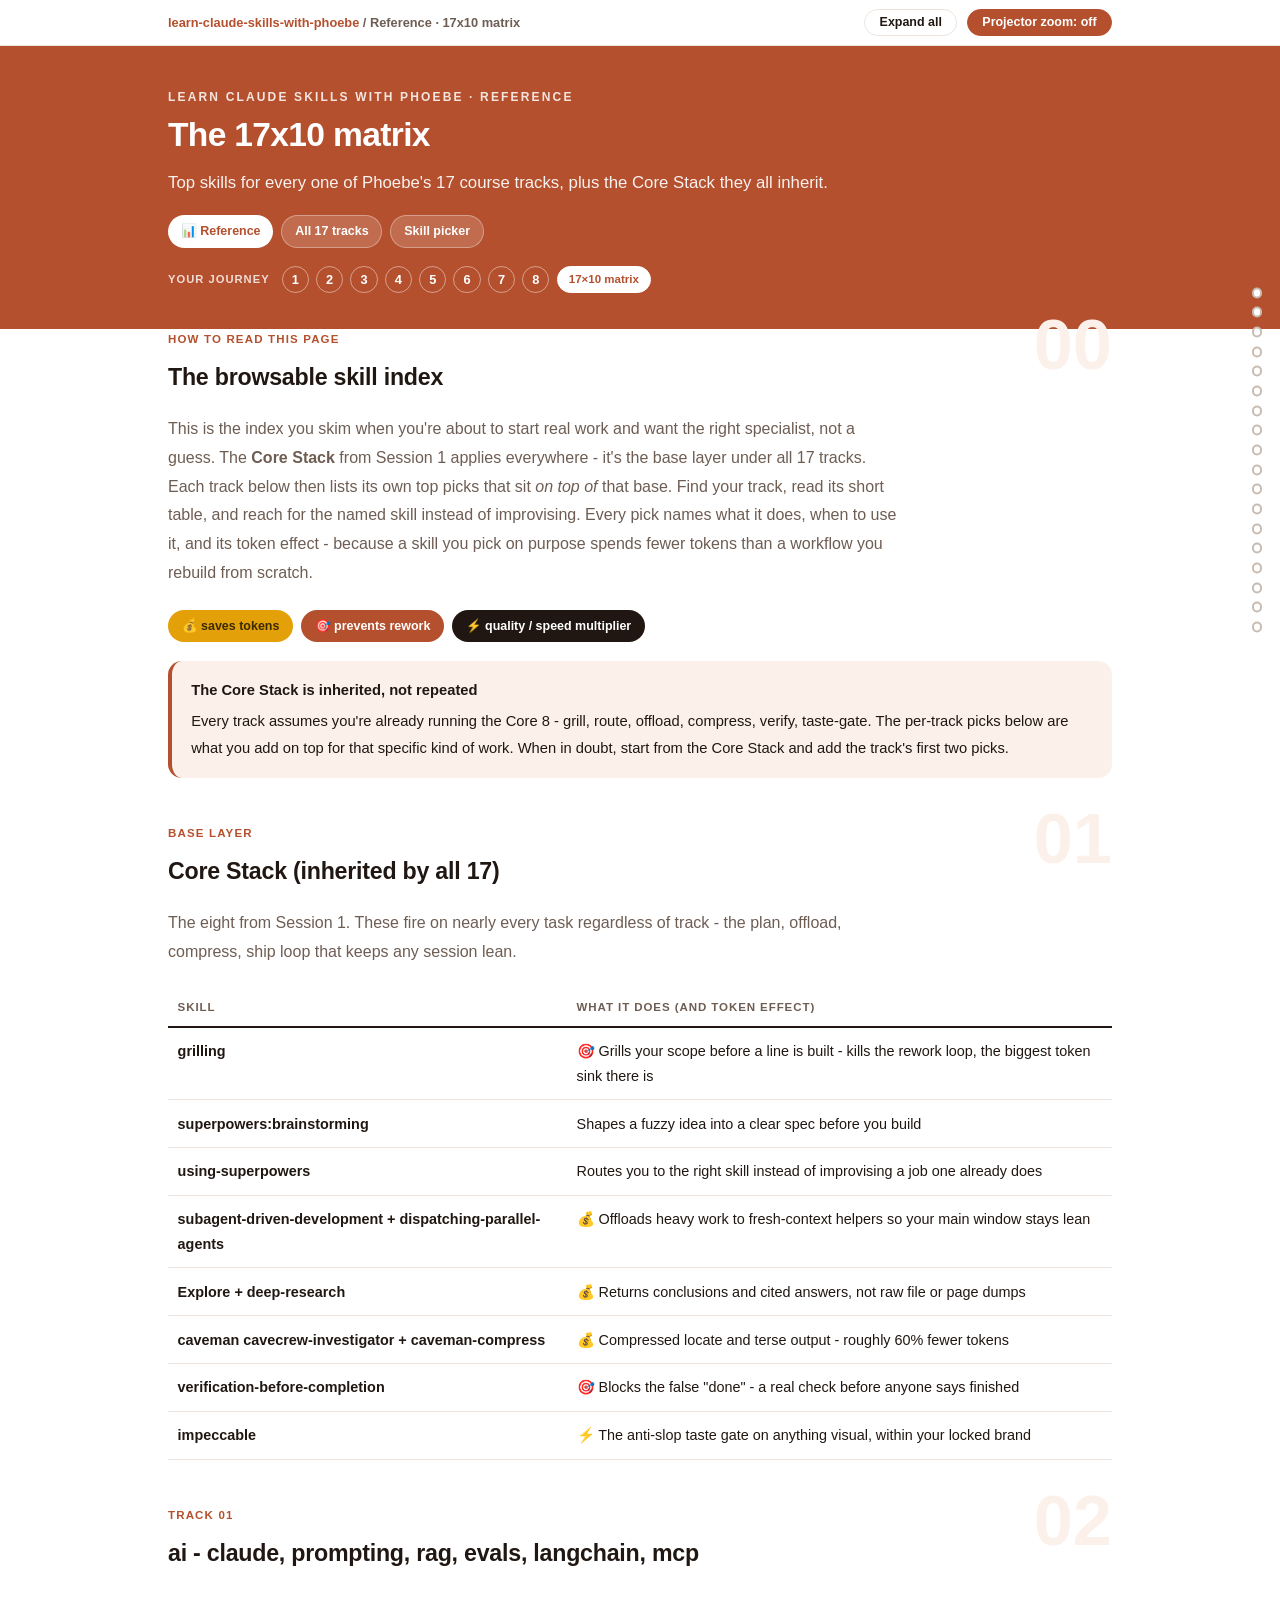
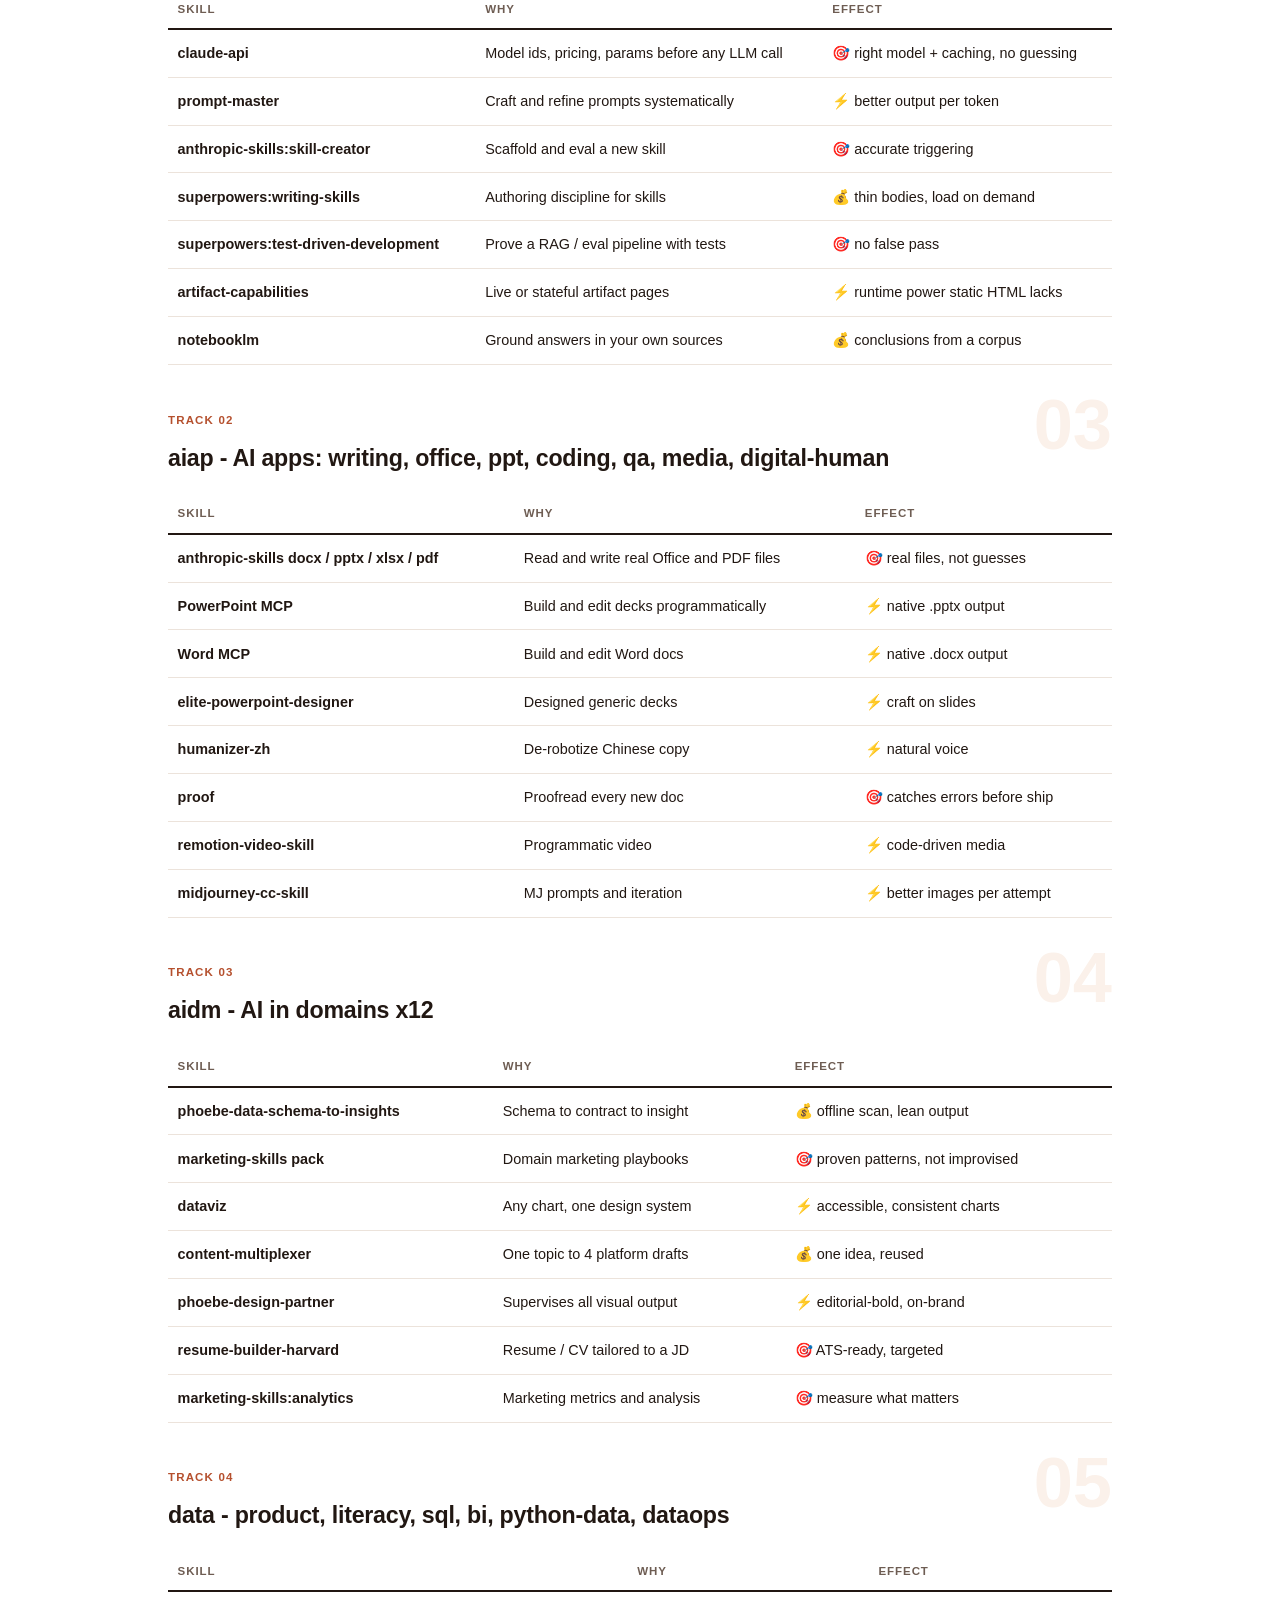
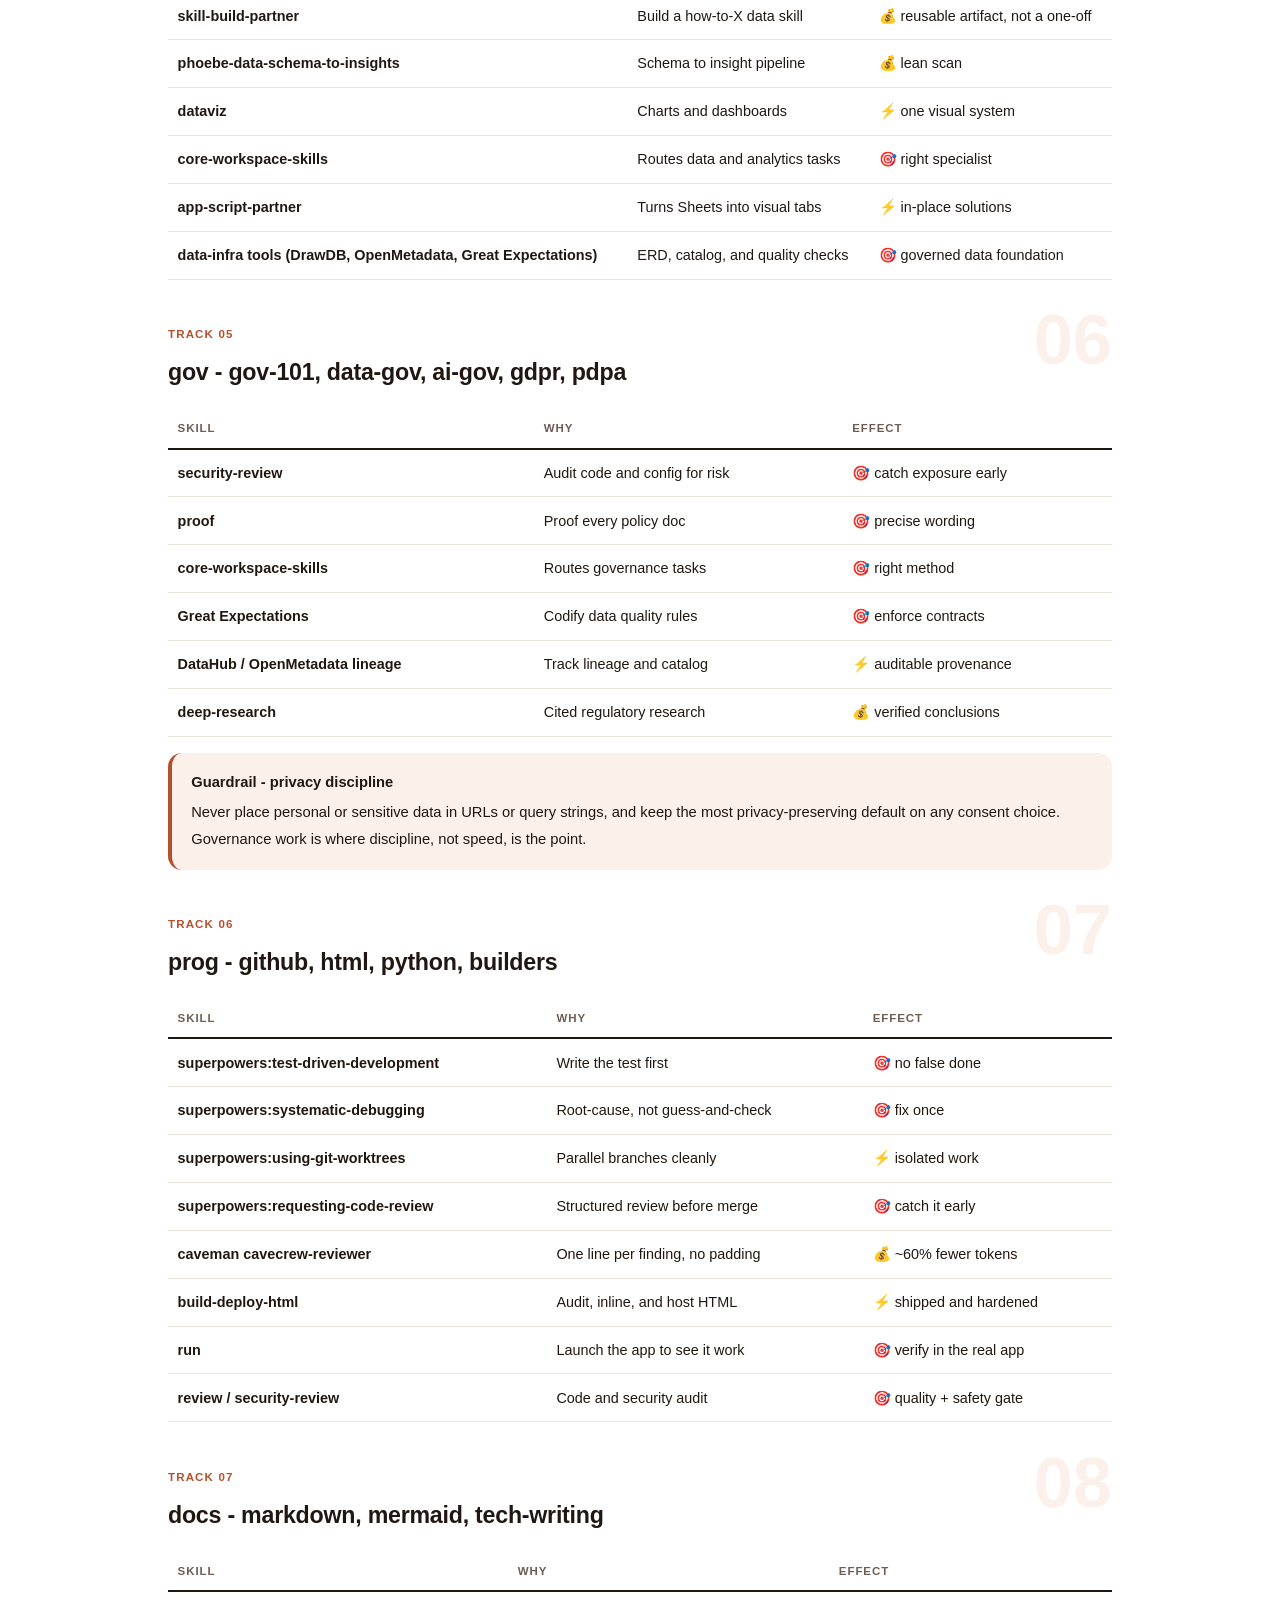
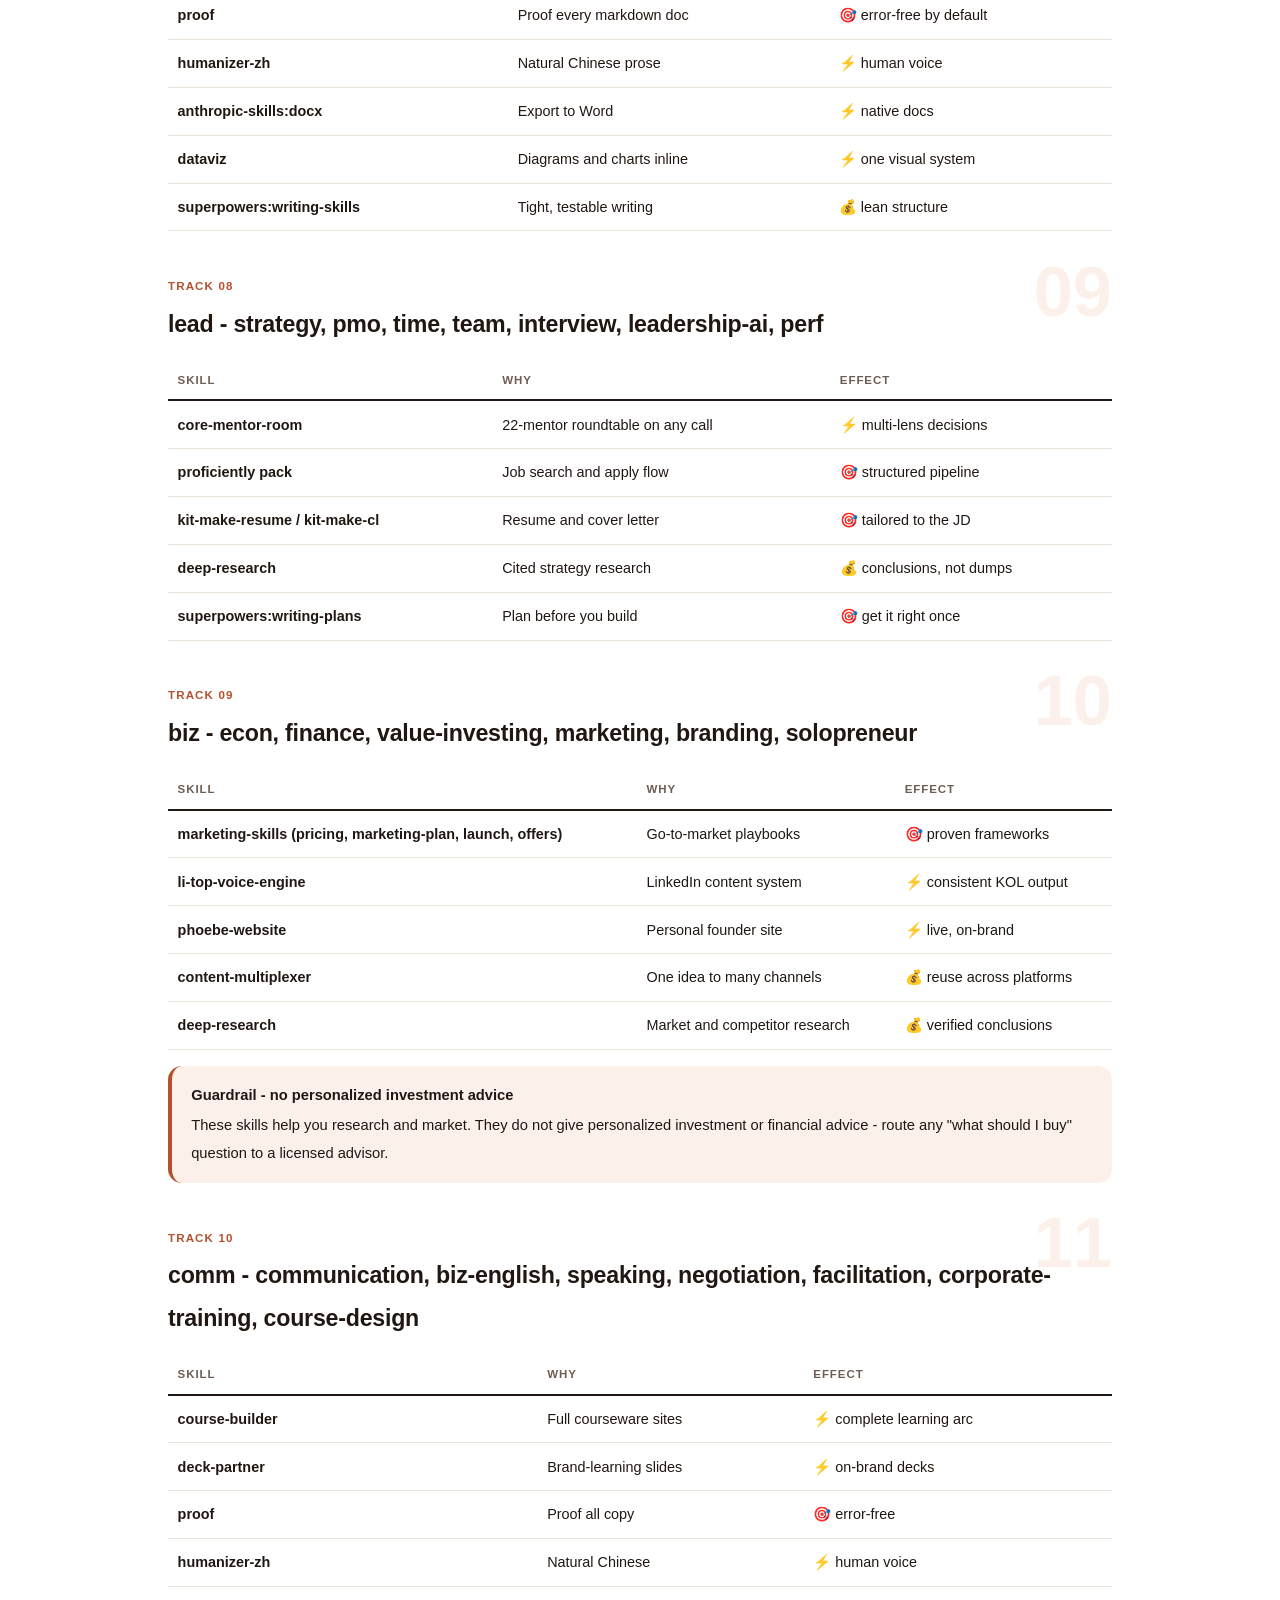
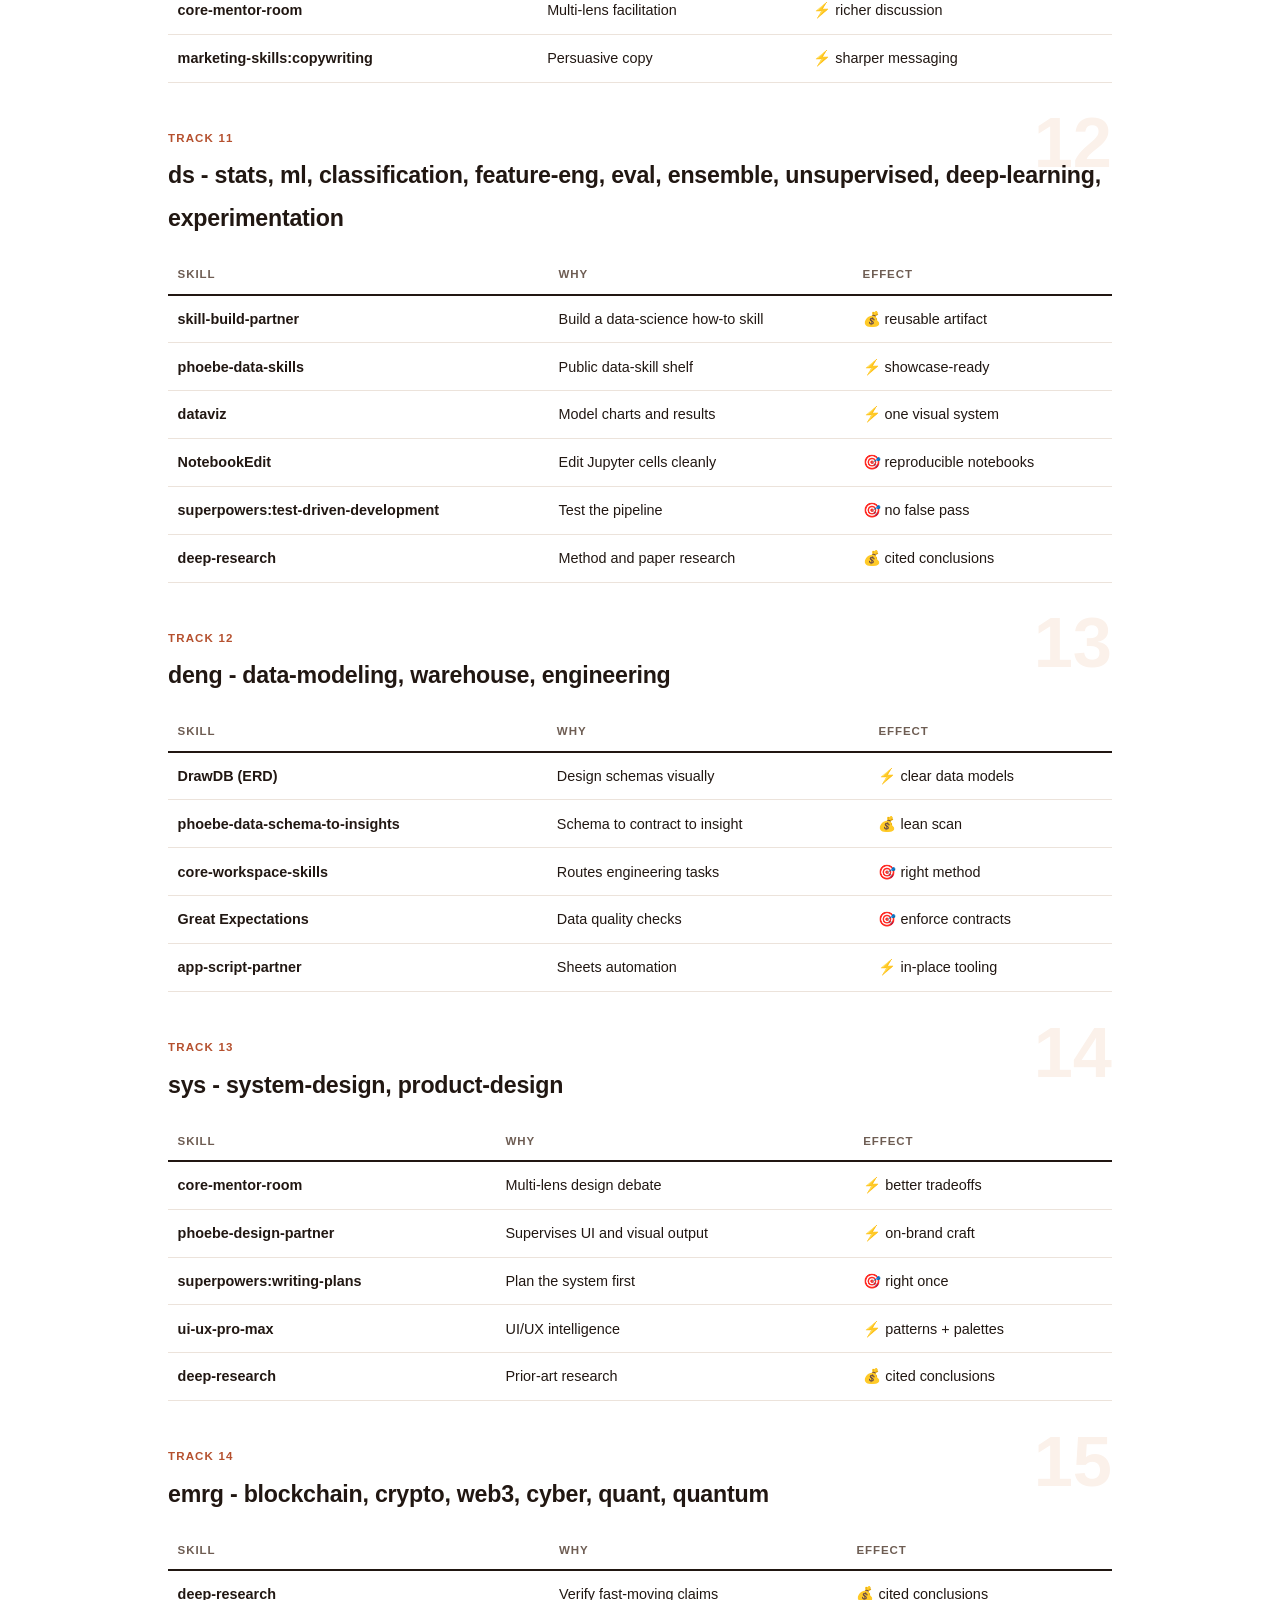
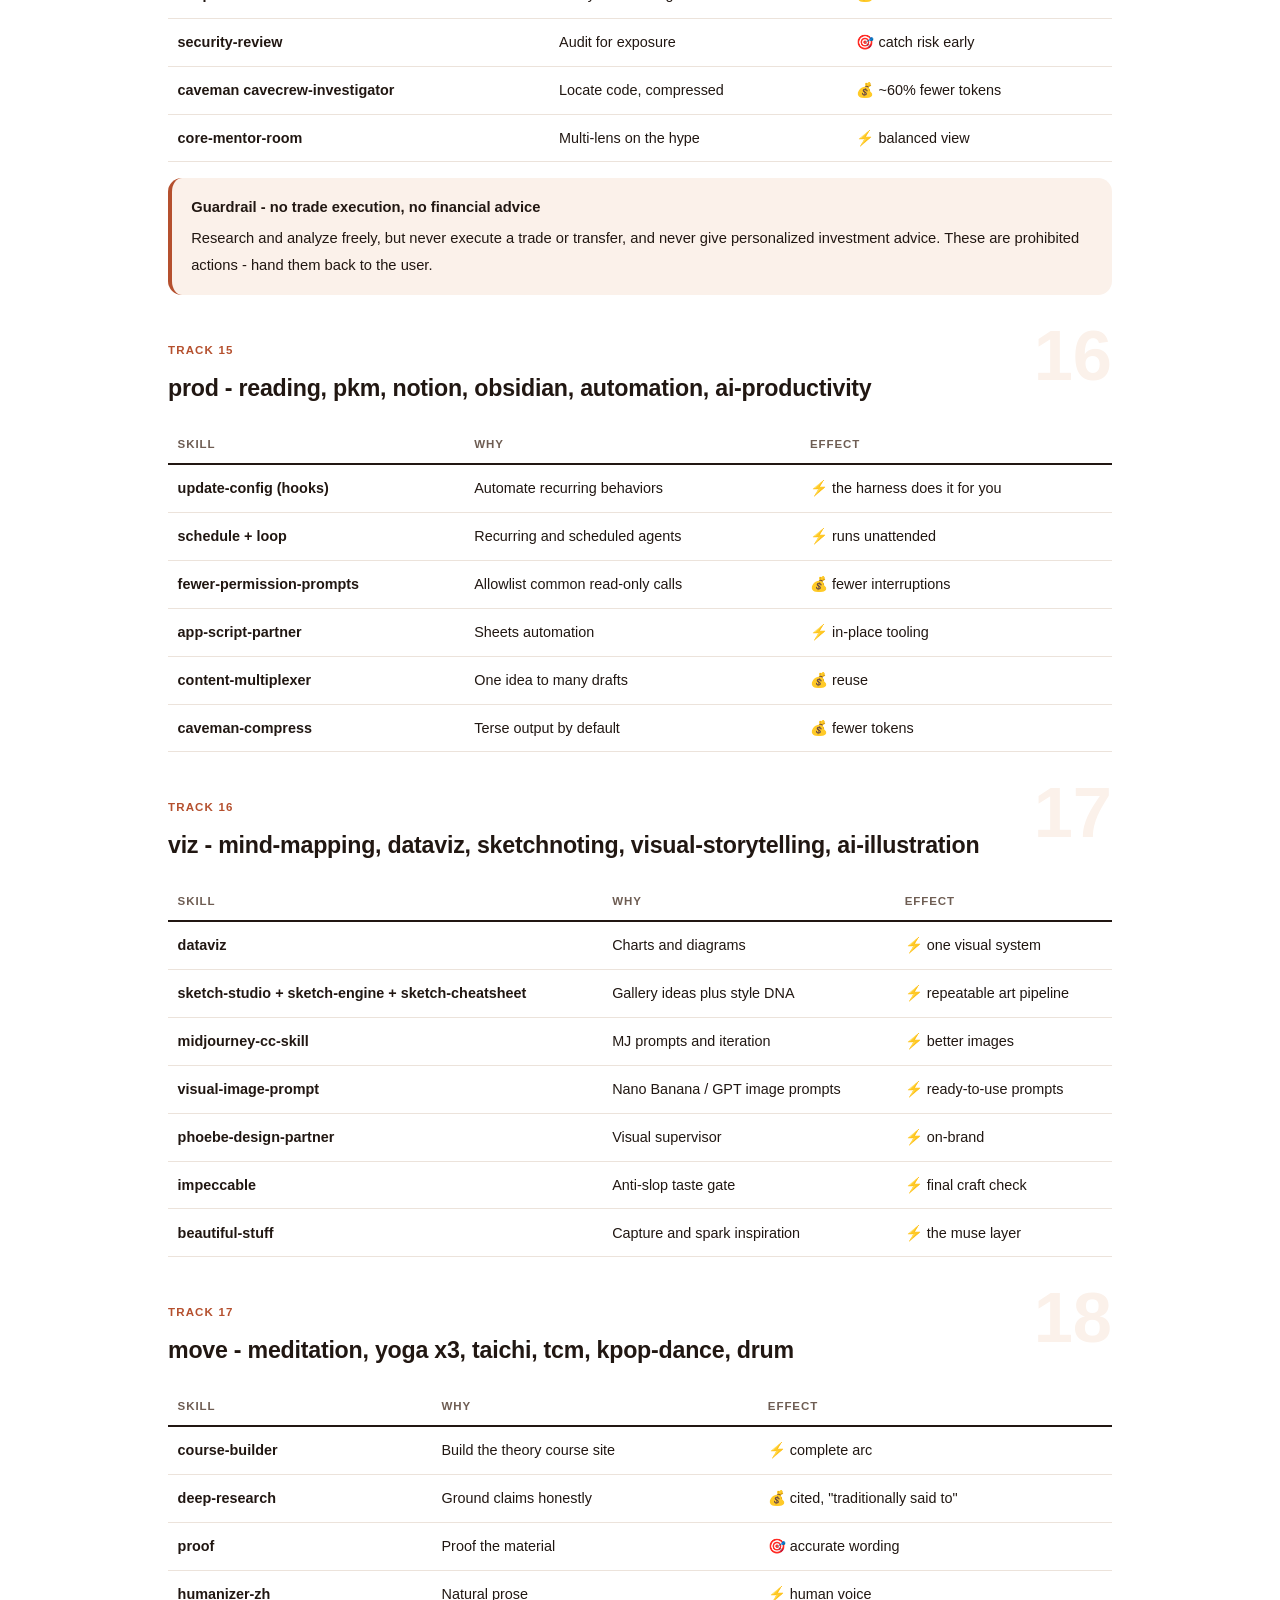
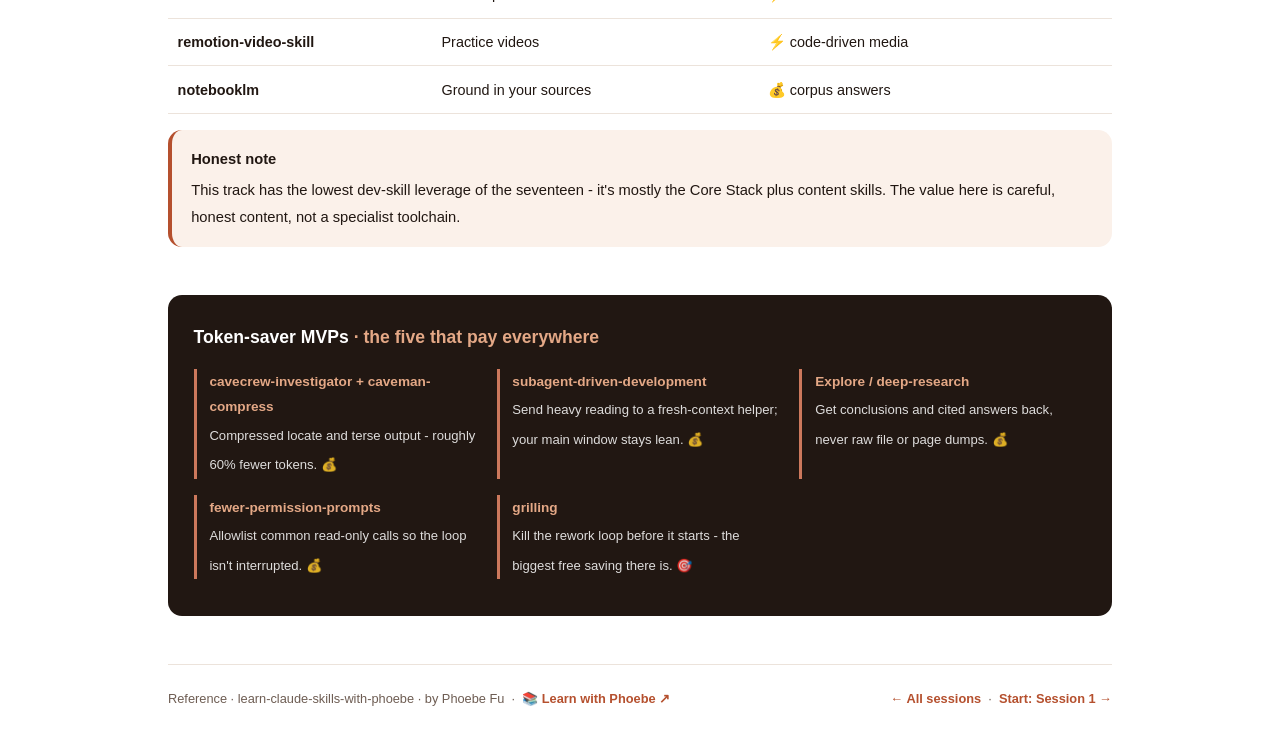
==== 00-matrix.html @ eaba7125 "learn-claude-skills-with-phoebe: 8-session token-lean skill course + 17x10 matrix Co-Authored-By: Cl" ====
<!DOCTYPE html>
<html lang="en">
<head>
<meta charset="UTF-8">
<meta name="viewport" content="width=device-width, initial-scale=1.0">
<title>Reference · The 17x10 matrix - learn claude skills with phoebe</title>
<link rel="stylesheet" href="assets/style.css?v=1">
</head>
<body>

<div class="toolbar">
  <div class="wrap">
    <span class="crumb"><a href="index.html">learn-claude-skills-with-phoebe</a> / Reference · 17x10 matrix</span>
    <button class="btn" id="toggle-all" type="button">Expand all</button>
    <button class="btn primary" id="zoom-toggle" type="button">Projector zoom: off</button>
  </div>
</div>

<header class="masthead">
  <div class="wrap">
    <div class="eyebrow">Learn Claude Skills with Phoebe · Reference</div>
    <h1>The 17x10 <span class="accent">matrix</span></h1>
    <p class="sub">Top skills for every one of Phoebe's 17 course tracks, plus the Core Stack they all inherit.</p>
    <div class="chip-row">
      <span class="chip level">📊 Reference</span>
      <span class="chip audience">All 17 tracks</span>
      <span class="chip audience">Skill picker</span>
    </div>
  </div>
</header>

<main class="wrap">

  <!-- ============ INTRO ============ -->
  <section class="section" id="intro">
    <div class="section-kicker">
      <span class="klabel">How to read this page</span>
      <h2>The browsable skill index</h2>
    </div>
    <p class="lede">This is the index you skim when you're about to start real work and want the right specialist, not a guess. The <strong>Core Stack</strong> from Session 1 applies everywhere - it's the base layer under all 17 tracks. Each track below then lists its own top picks that sit <em>on top of</em> that base. Find your track, read its short table, and reach for the named skill instead of improvising. Every pick names what it does, when to use it, and its token effect - because a skill you pick on purpose spends fewer tokens than a workflow you rebuild from scratch.</p>
    <div class="legend">
      <span class="pill peach">💰 saves tokens</span>
      <span class="pill solid">🎯 prevents rework</span>
      <span class="pill inkpill">⚡ quality / speed multiplier</span>
    </div>
    <div class="callout tip">
      <strong>The Core Stack is inherited, not repeated</strong>
      Every track assumes you're already running the Core 8 - grill, route, offload, compress, verify, taste-gate. The per-track picks below are what you add on top for that specific kind of work. When in doubt, start from the Core Stack and add the track's first two picks.
    </div>
  </section>

  <!-- ============ CORE STACK ============ -->
  <section class="section" id="core-stack">
    <div class="section-kicker">
      <span class="klabel">Base layer</span>
      <h2>Core Stack (inherited by all 17)</h2>
    </div>
    <p class="lede">The eight from Session 1. These fire on nearly every task regardless of track - the plan, offload, compress, ship loop that keeps any session lean.</p>
    <table class="clean">
      <thead><tr><th>Skill</th><th>What it does (and token effect)</th></tr></thead>
      <tbody>
        <tr><td>grilling</td><td>🎯 Grills your scope before a line is built - kills the rework loop, the biggest token sink there is</td></tr>
        <tr><td>superpowers:brainstorming</td><td>Shapes a fuzzy idea into a clear spec before you build</td></tr>
        <tr><td>using-superpowers</td><td>Routes you to the right skill instead of improvising a job one already does</td></tr>
        <tr><td>subagent-driven-development + dispatching-parallel-agents</td><td>💰 Offloads heavy work to fresh-context helpers so your main window stays lean</td></tr>
        <tr><td>Explore + deep-research</td><td>💰 Returns conclusions and cited answers, not raw file or page dumps</td></tr>
        <tr><td>caveman cavecrew-investigator + caveman-compress</td><td>💰 Compressed locate and terse output - roughly 60% fewer tokens</td></tr>
        <tr><td>verification-before-completion</td><td>🎯 Blocks the false "done" - a real check before anyone says finished</td></tr>
        <tr><td>impeccable</td><td>⚡ The anti-slop taste gate on anything visual, within your locked brand</td></tr>
      </tbody>
    </table>
  </section>

  <!-- ============ TRACK 1 ============ -->
  <section class="section" id="track-ai">
    <div class="section-kicker">
      <span class="klabel">Track 01</span>
      <h2>ai - claude, prompting, rag, evals, langchain, mcp</h2>
    </div>
    <table class="clean">
      <thead><tr><th>Skill</th><th>Why</th><th>Effect</th></tr></thead>
      <tbody>
        <tr><td>claude-api</td><td>Model ids, pricing, params before any LLM call</td><td>🎯 right model + caching, no guessing</td></tr>
        <tr><td>prompt-master</td><td>Craft and refine prompts systematically</td><td>⚡ better output per token</td></tr>
        <tr><td>anthropic-skills:skill-creator</td><td>Scaffold and eval a new skill</td><td>🎯 accurate triggering</td></tr>
        <tr><td>superpowers:writing-skills</td><td>Authoring discipline for skills</td><td>💰 thin bodies, load on demand</td></tr>
        <tr><td>superpowers:test-driven-development</td><td>Prove a RAG / eval pipeline with tests</td><td>🎯 no false pass</td></tr>
        <tr><td>artifact-capabilities</td><td>Live or stateful artifact pages</td><td>⚡ runtime power static HTML lacks</td></tr>
        <tr><td>notebooklm</td><td>Ground answers in your own sources</td><td>💰 conclusions from a corpus</td></tr>
      </tbody>
    </table>
  </section>

  <!-- ============ TRACK 2 ============ -->
  <section class="section" id="track-aiap">
    <div class="section-kicker">
      <span class="klabel">Track 02</span>
      <h2>aiap - AI apps: writing, office, ppt, coding, qa, media, digital-human</h2>
    </div>
    <table class="clean">
      <thead><tr><th>Skill</th><th>Why</th><th>Effect</th></tr></thead>
      <tbody>
        <tr><td>anthropic-skills docx / pptx / xlsx / pdf</td><td>Read and write real Office and PDF files</td><td>🎯 real files, not guesses</td></tr>
        <tr><td>PowerPoint MCP</td><td>Build and edit decks programmatically</td><td>⚡ native .pptx output</td></tr>
        <tr><td>Word MCP</td><td>Build and edit Word docs</td><td>⚡ native .docx output</td></tr>
        <tr><td>elite-powerpoint-designer</td><td>Designed generic decks</td><td>⚡ craft on slides</td></tr>
        <tr><td>humanizer-zh</td><td>De-robotize Chinese copy</td><td>⚡ natural voice</td></tr>
        <tr><td>proof</td><td>Proofread every new doc</td><td>🎯 catches errors before ship</td></tr>
        <tr><td>remotion-video-skill</td><td>Programmatic video</td><td>⚡ code-driven media</td></tr>
        <tr><td>midjourney-cc-skill</td><td>MJ prompts and iteration</td><td>⚡ better images per attempt</td></tr>
      </tbody>
    </table>
  </section>

  <!-- ============ TRACK 3 ============ -->
  <section class="section" id="track-aidm">
    <div class="section-kicker">
      <span class="klabel">Track 03</span>
      <h2>aidm - AI in domains x12</h2>
    </div>
    <table class="clean">
      <thead><tr><th>Skill</th><th>Why</th><th>Effect</th></tr></thead>
      <tbody>
        <tr><td>phoebe-data-schema-to-insights</td><td>Schema to contract to insight</td><td>💰 offline scan, lean output</td></tr>
        <tr><td>marketing-skills pack</td><td>Domain marketing playbooks</td><td>🎯 proven patterns, not improvised</td></tr>
        <tr><td>dataviz</td><td>Any chart, one design system</td><td>⚡ accessible, consistent charts</td></tr>
        <tr><td>content-multiplexer</td><td>One topic to 4 platform drafts</td><td>💰 one idea, reused</td></tr>
        <tr><td>phoebe-design-partner</td><td>Supervises all visual output</td><td>⚡ editorial-bold, on-brand</td></tr>
        <tr><td>resume-builder-harvard</td><td>Resume / CV tailored to a JD</td><td>🎯 ATS-ready, targeted</td></tr>
        <tr><td>marketing-skills:analytics</td><td>Marketing metrics and analysis</td><td>🎯 measure what matters</td></tr>
      </tbody>
    </table>
  </section>

  <!-- ============ TRACK 4 ============ -->
  <section class="section" id="track-data">
    <div class="section-kicker">
      <span class="klabel">Track 04</span>
      <h2>data - product, literacy, sql, bi, python-data, dataops</h2>
    </div>
    <table class="clean">
      <thead><tr><th>Skill</th><th>Why</th><th>Effect</th></tr></thead>
      <tbody>
        <tr><td>skill-build-partner</td><td>Build a how-to-X data skill</td><td>💰 reusable artifact, not a one-off</td></tr>
        <tr><td>phoebe-data-schema-to-insights</td><td>Schema to insight pipeline</td><td>💰 lean scan</td></tr>
        <tr><td>dataviz</td><td>Charts and dashboards</td><td>⚡ one visual system</td></tr>
        <tr><td>core-workspace-skills</td><td>Routes data and analytics tasks</td><td>🎯 right specialist</td></tr>
        <tr><td>app-script-partner</td><td>Turns Sheets into visual tabs</td><td>⚡ in-place solutions</td></tr>
        <tr><td>data-infra tools (DrawDB, OpenMetadata, Great Expectations)</td><td>ERD, catalog, and quality checks</td><td>🎯 governed data foundation</td></tr>
      </tbody>
    </table>
  </section>

  <!-- ============ TRACK 5 ============ -->
  <section class="section" id="track-gov">
    <div class="section-kicker">
      <span class="klabel">Track 05</span>
      <h2>gov - gov-101, data-gov, ai-gov, gdpr, pdpa</h2>
    </div>
    <table class="clean">
      <thead><tr><th>Skill</th><th>Why</th><th>Effect</th></tr></thead>
      <tbody>
        <tr><td>security-review</td><td>Audit code and config for risk</td><td>🎯 catch exposure early</td></tr>
        <tr><td>proof</td><td>Proof every policy doc</td><td>🎯 precise wording</td></tr>
        <tr><td>core-workspace-skills</td><td>Routes governance tasks</td><td>🎯 right method</td></tr>
        <tr><td>Great Expectations</td><td>Codify data quality rules</td><td>🎯 enforce contracts</td></tr>
        <tr><td>DataHub / OpenMetadata lineage</td><td>Track lineage and catalog</td><td>⚡ auditable provenance</td></tr>
        <tr><td>deep-research</td><td>Cited regulatory research</td><td>💰 verified conclusions</td></tr>
      </tbody>
    </table>
    <div class="callout tip">
      <strong>Guardrail - privacy discipline</strong>
      Never place personal or sensitive data in URLs or query strings, and keep the most privacy-preserving default on any consent choice. Governance work is where discipline, not speed, is the point.
    </div>
  </section>

  <!-- ============ TRACK 6 ============ -->
  <section class="section" id="track-prog">
    <div class="section-kicker">
      <span class="klabel">Track 06</span>
      <h2>prog - github, html, python, builders</h2>
    </div>
    <table class="clean">
      <thead><tr><th>Skill</th><th>Why</th><th>Effect</th></tr></thead>
      <tbody>
        <tr><td>superpowers:test-driven-development</td><td>Write the test first</td><td>🎯 no false done</td></tr>
        <tr><td>superpowers:systematic-debugging</td><td>Root-cause, not guess-and-check</td><td>🎯 fix once</td></tr>
        <tr><td>superpowers:using-git-worktrees</td><td>Parallel branches cleanly</td><td>⚡ isolated work</td></tr>
        <tr><td>superpowers:requesting-code-review</td><td>Structured review before merge</td><td>🎯 catch it early</td></tr>
        <tr><td>caveman cavecrew-reviewer</td><td>One line per finding, no padding</td><td>💰 ~60% fewer tokens</td></tr>
        <tr><td>build-deploy-html</td><td>Audit, inline, and host HTML</td><td>⚡ shipped and hardened</td></tr>
        <tr><td>run</td><td>Launch the app to see it work</td><td>🎯 verify in the real app</td></tr>
        <tr><td>review / security-review</td><td>Code and security audit</td><td>🎯 quality + safety gate</td></tr>
      </tbody>
    </table>
  </section>

  <!-- ============ TRACK 7 ============ -->
  <section class="section" id="track-docs">
    <div class="section-kicker">
      <span class="klabel">Track 07</span>
      <h2>docs - markdown, mermaid, tech-writing</h2>
    </div>
    <table class="clean">
      <thead><tr><th>Skill</th><th>Why</th><th>Effect</th></tr></thead>
      <tbody>
        <tr><td>proof</td><td>Proof every markdown doc</td><td>🎯 error-free by default</td></tr>
        <tr><td>humanizer-zh</td><td>Natural Chinese prose</td><td>⚡ human voice</td></tr>
        <tr><td>anthropic-skills:docx</td><td>Export to Word</td><td>⚡ native docs</td></tr>
        <tr><td>dataviz</td><td>Diagrams and charts inline</td><td>⚡ one visual system</td></tr>
        <tr><td>superpowers:writing-skills</td><td>Tight, testable writing</td><td>💰 lean structure</td></tr>
      </tbody>
    </table>
  </section>

  <!-- ============ TRACK 8 ============ -->
  <section class="section" id="track-lead">
    <div class="section-kicker">
      <span class="klabel">Track 08</span>
      <h2>lead - strategy, pmo, time, team, interview, leadership-ai, perf</h2>
    </div>
    <table class="clean">
      <thead><tr><th>Skill</th><th>Why</th><th>Effect</th></tr></thead>
      <tbody>
        <tr><td>core-mentor-room</td><td>22-mentor roundtable on any call</td><td>⚡ multi-lens decisions</td></tr>
        <tr><td>proficiently pack</td><td>Job search and apply flow</td><td>🎯 structured pipeline</td></tr>
        <tr><td>kit-make-resume / kit-make-cl</td><td>Resume and cover letter</td><td>🎯 tailored to the JD</td></tr>
        <tr><td>deep-research</td><td>Cited strategy research</td><td>💰 conclusions, not dumps</td></tr>
        <tr><td>superpowers:writing-plans</td><td>Plan before you build</td><td>🎯 get it right once</td></tr>
      </tbody>
    </table>
  </section>

  <!-- ============ TRACK 9 ============ -->
  <section class="section" id="track-biz">
    <div class="section-kicker">
      <span class="klabel">Track 09</span>
      <h2>biz - econ, finance, value-investing, marketing, branding, solopreneur</h2>
    </div>
    <table class="clean">
      <thead><tr><th>Skill</th><th>Why</th><th>Effect</th></tr></thead>
      <tbody>
        <tr><td>marketing-skills (pricing, marketing-plan, launch, offers)</td><td>Go-to-market playbooks</td><td>🎯 proven frameworks</td></tr>
        <tr><td>li-top-voice-engine</td><td>LinkedIn content system</td><td>⚡ consistent KOL output</td></tr>
        <tr><td>phoebe-website</td><td>Personal founder site</td><td>⚡ live, on-brand</td></tr>
        <tr><td>content-multiplexer</td><td>One idea to many channels</td><td>💰 reuse across platforms</td></tr>
        <tr><td>deep-research</td><td>Market and competitor research</td><td>💰 verified conclusions</td></tr>
      </tbody>
    </table>
    <div class="callout tip">
      <strong>Guardrail - no personalized investment advice</strong>
      These skills help you research and market. They do not give personalized investment or financial advice - route any "what should I buy" question to a licensed advisor.
    </div>
  </section>

  <!-- ============ TRACK 10 ============ -->
  <section class="section" id="track-comm">
    <div class="section-kicker">
      <span class="klabel">Track 10</span>
      <h2>comm - communication, biz-english, speaking, negotiation, facilitation, corporate-training, course-design</h2>
    </div>
    <table class="clean">
      <thead><tr><th>Skill</th><th>Why</th><th>Effect</th></tr></thead>
      <tbody>
        <tr><td>course-builder</td><td>Full courseware sites</td><td>⚡ complete learning arc</td></tr>
        <tr><td>deck-partner</td><td>Brand-learning slides</td><td>⚡ on-brand decks</td></tr>
        <tr><td>proof</td><td>Proof all copy</td><td>🎯 error-free</td></tr>
        <tr><td>humanizer-zh</td><td>Natural Chinese</td><td>⚡ human voice</td></tr>
        <tr><td>core-mentor-room</td><td>Multi-lens facilitation</td><td>⚡ richer discussion</td></tr>
        <tr><td>marketing-skills:copywriting</td><td>Persuasive copy</td><td>⚡ sharper messaging</td></tr>
      </tbody>
    </table>
  </section>

  <!-- ============ TRACK 11 ============ -->
  <section class="section" id="track-ds">
    <div class="section-kicker">
      <span class="klabel">Track 11</span>
      <h2>ds - stats, ml, classification, feature-eng, eval, ensemble, unsupervised, deep-learning, experimentation</h2>
    </div>
    <table class="clean">
      <thead><tr><th>Skill</th><th>Why</th><th>Effect</th></tr></thead>
      <tbody>
        <tr><td>skill-build-partner</td><td>Build a data-science how-to skill</td><td>💰 reusable artifact</td></tr>
        <tr><td>phoebe-data-skills</td><td>Public data-skill shelf</td><td>⚡ showcase-ready</td></tr>
        <tr><td>dataviz</td><td>Model charts and results</td><td>⚡ one visual system</td></tr>
        <tr><td>NotebookEdit</td><td>Edit Jupyter cells cleanly</td><td>🎯 reproducible notebooks</td></tr>
        <tr><td>superpowers:test-driven-development</td><td>Test the pipeline</td><td>🎯 no false pass</td></tr>
        <tr><td>deep-research</td><td>Method and paper research</td><td>💰 cited conclusions</td></tr>
      </tbody>
    </table>
  </section>

  <!-- ============ TRACK 12 ============ -->
  <section class="section" id="track-deng">
    <div class="section-kicker">
      <span class="klabel">Track 12</span>
      <h2>deng - data-modeling, warehouse, engineering</h2>
    </div>
    <table class="clean">
      <thead><tr><th>Skill</th><th>Why</th><th>Effect</th></tr></thead>
      <tbody>
        <tr><td>DrawDB (ERD)</td><td>Design schemas visually</td><td>⚡ clear data models</td></tr>
        <tr><td>phoebe-data-schema-to-insights</td><td>Schema to contract to insight</td><td>💰 lean scan</td></tr>
        <tr><td>core-workspace-skills</td><td>Routes engineering tasks</td><td>🎯 right method</td></tr>
        <tr><td>Great Expectations</td><td>Data quality checks</td><td>🎯 enforce contracts</td></tr>
        <tr><td>app-script-partner</td><td>Sheets automation</td><td>⚡ in-place tooling</td></tr>
      </tbody>
    </table>
  </section>

  <!-- ============ TRACK 13 ============ -->
  <section class="section" id="track-sys">
    <div class="section-kicker">
      <span class="klabel">Track 13</span>
      <h2>sys - system-design, product-design</h2>
    </div>
    <table class="clean">
      <thead><tr><th>Skill</th><th>Why</th><th>Effect</th></tr></thead>
      <tbody>
        <tr><td>core-mentor-room</td><td>Multi-lens design debate</td><td>⚡ better tradeoffs</td></tr>
        <tr><td>phoebe-design-partner</td><td>Supervises UI and visual output</td><td>⚡ on-brand craft</td></tr>
        <tr><td>superpowers:writing-plans</td><td>Plan the system first</td><td>🎯 right once</td></tr>
        <tr><td>ui-ux-pro-max</td><td>UI/UX intelligence</td><td>⚡ patterns + palettes</td></tr>
        <tr><td>deep-research</td><td>Prior-art research</td><td>💰 cited conclusions</td></tr>
      </tbody>
    </table>
  </section>

  <!-- ============ TRACK 14 ============ -->
  <section class="section" id="track-emrg">
    <div class="section-kicker">
      <span class="klabel">Track 14</span>
      <h2>emrg - blockchain, crypto, web3, cyber, quant, quantum</h2>
    </div>
    <table class="clean">
      <thead><tr><th>Skill</th><th>Why</th><th>Effect</th></tr></thead>
      <tbody>
        <tr><td>deep-research</td><td>Verify fast-moving claims</td><td>💰 cited conclusions</td></tr>
        <tr><td>security-review</td><td>Audit for exposure</td><td>🎯 catch risk early</td></tr>
        <tr><td>caveman cavecrew-investigator</td><td>Locate code, compressed</td><td>💰 ~60% fewer tokens</td></tr>
        <tr><td>core-mentor-room</td><td>Multi-lens on the hype</td><td>⚡ balanced view</td></tr>
      </tbody>
    </table>
    <div class="callout tip">
      <strong>Guardrail - no trade execution, no financial advice</strong>
      Research and analyze freely, but never execute a trade or transfer, and never give personalized investment advice. These are prohibited actions - hand them back to the user.
    </div>
  </section>

  <!-- ============ TRACK 15 ============ -->
  <section class="section" id="track-prod">
    <div class="section-kicker">
      <span class="klabel">Track 15</span>
      <h2>prod - reading, pkm, notion, obsidian, automation, ai-productivity</h2>
    </div>
    <table class="clean">
      <thead><tr><th>Skill</th><th>Why</th><th>Effect</th></tr></thead>
      <tbody>
        <tr><td>update-config (hooks)</td><td>Automate recurring behaviors</td><td>⚡ the harness does it for you</td></tr>
        <tr><td>schedule + loop</td><td>Recurring and scheduled agents</td><td>⚡ runs unattended</td></tr>
        <tr><td>fewer-permission-prompts</td><td>Allowlist common read-only calls</td><td>💰 fewer interruptions</td></tr>
        <tr><td>app-script-partner</td><td>Sheets automation</td><td>⚡ in-place tooling</td></tr>
        <tr><td>content-multiplexer</td><td>One idea to many drafts</td><td>💰 reuse</td></tr>
        <tr><td>caveman-compress</td><td>Terse output by default</td><td>💰 fewer tokens</td></tr>
      </tbody>
    </table>
  </section>

  <!-- ============ TRACK 16 ============ -->
  <section class="section" id="track-viz">
    <div class="section-kicker">
      <span class="klabel">Track 16</span>
      <h2>viz - mind-mapping, dataviz, sketchnoting, visual-storytelling, ai-illustration</h2>
    </div>
    <table class="clean">
      <thead><tr><th>Skill</th><th>Why</th><th>Effect</th></tr></thead>
      <tbody>
        <tr><td>dataviz</td><td>Charts and diagrams</td><td>⚡ one visual system</td></tr>
        <tr><td>sketch-studio + sketch-engine + sketch-cheatsheet</td><td>Gallery ideas plus style DNA</td><td>⚡ repeatable art pipeline</td></tr>
        <tr><td>midjourney-cc-skill</td><td>MJ prompts and iteration</td><td>⚡ better images</td></tr>
        <tr><td>visual-image-prompt</td><td>Nano Banana / GPT image prompts</td><td>⚡ ready-to-use prompts</td></tr>
        <tr><td>phoebe-design-partner</td><td>Visual supervisor</td><td>⚡ on-brand</td></tr>
        <tr><td>impeccable</td><td>Anti-slop taste gate</td><td>⚡ final craft check</td></tr>
        <tr><td>beautiful-stuff</td><td>Capture and spark inspiration</td><td>⚡ the muse layer</td></tr>
      </tbody>
    </table>
  </section>

  <!-- ============ TRACK 17 ============ -->
  <section class="section" id="track-move">
    <div class="section-kicker">
      <span class="klabel">Track 17</span>
      <h2>move - meditation, yoga x3, taichi, tcm, kpop-dance, drum</h2>
    </div>
    <table class="clean">
      <thead><tr><th>Skill</th><th>Why</th><th>Effect</th></tr></thead>
      <tbody>
        <tr><td>course-builder</td><td>Build the theory course site</td><td>⚡ complete arc</td></tr>
        <tr><td>deep-research</td><td>Ground claims honestly</td><td>💰 cited, "traditionally said to"</td></tr>
        <tr><td>proof</td><td>Proof the material</td><td>🎯 accurate wording</td></tr>
        <tr><td>humanizer-zh</td><td>Natural prose</td><td>⚡ human voice</td></tr>
        <tr><td>remotion-video-skill</td><td>Practice videos</td><td>⚡ code-driven media</td></tr>
        <tr><td>notebooklm</td><td>Ground in your sources</td><td>💰 corpus answers</td></tr>
      </tbody>
    </table>
    <div class="callout tip">
      <strong>Honest note</strong>
      This track has the lowest dev-skill leverage of the seventeen - it's mostly the Core Stack plus content skills. The value here is careful, honest content, not a specialist toolchain.
    </div>
  </section>

  <!-- ============ CHEAT SHEET ============ -->
  <section class="cheat" id="cheatsheet">
    <h3>Token-saver MVPs <span>· the five that pay everywhere</span></h3>
    <div class="grid-2">
      <div class="cheat-item"><b>cavecrew-investigator + caveman-compress</b><span>Compressed locate and terse output - roughly 60% fewer tokens. 💰</span></div>
      <div class="cheat-item"><b>subagent-driven-development</b><span>Send heavy reading to a fresh-context helper; your main window stays lean. 💰</span></div>
      <div class="cheat-item"><b>Explore / deep-research</b><span>Get conclusions and cited answers back, never raw file or page dumps. 💰</span></div>
      <div class="cheat-item"><b>fewer-permission-prompts</b><span>Allowlist common read-only calls so the loop isn't interrupted. 💰</span></div>
      <div class="cheat-item"><b>grilling</b><span>Kill the rework loop before it starts - the biggest free saving there is. 🎯</span></div>
    </div>
  </section>

  <footer class="pagefoot">
    <span>Reference · learn-claude-skills-with-phoebe · by Phoebe Fu &nbsp;·&nbsp; 📚 <a href="https://phoebefu6.github.io/learn-with-phoebe/">Learn with Phoebe ↗</a></span>
    <span><a href="index.html">← All sessions</a> &nbsp;·&nbsp; <a href="courses/01-core-stack.html">Start: Session 1 →</a></span>
  </footer>

</main>

<script src="assets/app.js?v=1"></script>
</body>
</html>
---- assets/style.css ----
/* learn-claude-with-phoebe - editorial bold design system
   Accent: indigo #B5502E · Ink: #211712 · Flagship: amber #E3A008 */

:root {
  --indigo: #B5502E;
  --indigo-deep: #7A3520;
  --indigo-mid: #CC785C;
  --indigo-soft: #E4A886;
  --indigo-50: #FBF1EA;
  --ink: #211712;
  --muted: #6E5D53;
  --faint: #C9BCB2;
  --hairline: #ECE3DB;
  --amber: #E3A008;
  --amber-ink: #3A2A00;
  --amber-50: #FFF6E2;
  --paper: #FFFFFF;
  --code-bg: #211712;
  --code-ink: #EADFD6;
  --radius: 14px;
}

* { margin: 0; padding: 0; box-sizing: border-box; }

html { font-size: 16px; scroll-behavior: smooth; }
html.zoom-125 { font-size: 20px; }
html.zoom-150 { font-size: 24px; }

body {
  font-family: "Inter", -apple-system, BlinkMacSystemFont, "Segoe UI", Roboto, sans-serif;
  background: var(--paper);
  color: var(--ink);
  line-height: 1.85;
  font-feature-settings: "tnum";
}

.wrap { max-width: 62rem; margin: 0 auto; padding: 0 1.5rem; }

/* ---------- header band ---------- */
.masthead {
  background: var(--indigo);
  color: #fff;
  padding: 2.5rem 0 2.25rem;
}
.masthead .eyebrow {
  font-size: .75rem;
  letter-spacing: .18em;
  text-transform: uppercase;
  opacity: .85;
  font-weight: 600;
}
.masthead h1 {
  font-size: 2.1rem;
  line-height: 1.15;
  font-weight: 800;
  margin: .5rem 0 .75rem;
  letter-spacing: -.02em;
}
.masthead h1 .accent { color: inherit; }
.masthead .sub { font-size: 1.05rem; opacity: .92; max-width: 44rem; }

.chip-row { display: flex; flex-wrap: wrap; gap: .5rem; margin-top: 1.1rem; }
.chip {
  display: inline-flex;
  align-items: center;
  gap: .35rem;
  border-radius: 999px;
  padding: .25rem .8rem;
  font-size: .78rem;
  font-weight: 600;
  white-space: nowrap;
}
.chip.level { background: #fff; color: var(--indigo); }
.chip.audience { background: rgba(255,255,255,.16); color: #fff; border: 1px solid rgba(255,255,255,.35); }
.chip.time { background: var(--ink); color: #fff; font-variant-numeric: tabular-nums; }

/* ---------- agenda bar ---------- */
.agenda {
  display: flex;
  border-radius: 999px;
  overflow: hidden;
  margin: 1.4rem 0 0;
  font-size: .72rem;
  font-weight: 600;
  text-align: center;
  color: #fff;
}
.agenda span { padding: .45rem .3rem; white-space: nowrap; overflow: hidden; text-overflow: ellipsis; }
.agenda .a1 { background: var(--indigo-deep); }
.agenda .a2 { background: var(--indigo-mid); }
.agenda .a3 { background: var(--amber); color: var(--amber-ink); }
.agenda .a4 { background: var(--indigo-soft); }

/* ---------- toolbar ---------- */
.toolbar {
  position: sticky;
  top: 0;
  z-index: 40;
  background: rgba(255,255,255,.94);
  backdrop-filter: blur(6px);
  border-bottom: 1px solid var(--hairline);
  padding: .55rem 0;
}
.toolbar .wrap { display: flex; align-items: center; gap: .6rem; }
.toolbar .crumb { font-size: .8rem; color: var(--muted); font-weight: 600; margin-right: auto; }
.toolbar .crumb a { color: var(--indigo); text-decoration: none; }
.btn {
  border: 1px solid var(--hairline);
  background: #fff;
  color: var(--ink);
  border-radius: 999px;
  padding: .35rem .9rem;
  font-size: .78rem;
  font-weight: 600;
  cursor: pointer;
  font-family: inherit;
  transition: all .15s ease;
}
.btn:hover { border-color: var(--indigo); color: var(--indigo); }
.btn.primary { background: var(--indigo); border-color: var(--indigo); color: #fff; }
.btn.primary:hover { background: var(--indigo-deep); }

/* ---------- sections ---------- */
main { padding: 2.5rem 0 4rem; }

.section { margin-bottom: 2.8rem; }
.section-kicker { margin-bottom: 1rem; }
.section-kicker .klabel {
  display: block;
  font-size: .72rem;
  text-transform: uppercase;
  letter-spacing: .1em;
  color: var(--indigo);
  font-weight: 700;
  margin-bottom: .35rem;
}
.section-kicker h2 {
  font-size: 1.45rem;
  font-weight: 800;
  letter-spacing: -.01em;
  display: flex;
  align-items: center;
  gap: .7rem;
  flex-wrap: wrap;
}
.section-kicker .tag {
  border-radius: 999px;
  padding: .18rem .7rem;
  font-size: .7rem;
  font-weight: 700;
  text-transform: uppercase;
  letter-spacing: .08em;
}
.tag.concept { background: var(--indigo-50); color: var(--indigo); }
.tag.demo { background: var(--amber-50); color: var(--amber-ink); }
.tag.exercise { background: var(--ink); color: #fff; }

.lede { color: var(--muted); max-width: 46rem; margin-bottom: 1.4rem; line-height: 1.8; }

/* live vs self-study markers on cards */
.mode {
  font-size: .64rem;
  font-weight: 700;
  text-transform: uppercase;
  letter-spacing: .07em;
  padding: .14rem .6rem;
  border-radius: 999px;
  flex: none;
}
.mode.live { background: var(--indigo); color: #fff; }
.mode.self { background: #fff; color: var(--muted); border: 1px solid var(--hairline); }

/* ---------- accordions ---------- */
details.card {
  border: 1px solid var(--hairline);
  border-radius: var(--radius);
  margin-bottom: .8rem;
  overflow: hidden;
  background: #fff;
}
details.card[open] { border-color: var(--indigo-soft); box-shadow: 0 8px 28px rgba(181,80,46,.08); }
details.card summary {
  list-style: none;
  cursor: pointer;
  padding: 1rem 1.25rem;
  display: flex;
  align-items: center;
  gap: .75rem;
  font-weight: 700;
  font-size: 1.02rem;
  user-select: none;
}
details.card summary::-webkit-details-marker { display: none; }
details.card summary .dot {
  width: .6rem; height: .6rem;
  border-radius: 999px;
  background: var(--indigo);
  flex: none;
}
details.card summary .mini { margin-left: auto; font-size: .72rem; color: var(--muted); font-weight: 600; white-space: nowrap; }
details.card summary .caret { transition: transform .2s ease; color: var(--indigo); font-size: .8rem; }
details.card[open] summary .caret { transform: rotate(90deg); }
details.card .body { padding: 0 1.25rem 1.4rem; border-top: 1px solid var(--hairline); padding-top: 1.15rem; }
details.card .body p { margin-bottom: 1.05rem; max-width: 48rem; }
details.card .body p:last-child { margin-bottom: 0; }
details.card .body ul, details.card .body ol { margin: 0 0 1.1rem 1.2rem; max-width: 47rem; }
details.card .body li { margin-bottom: .65rem; }
details.card .body h4 { font-size: .95rem; font-weight: 700; margin: 1.1rem 0 .45rem; }
details.card .body h4:first-child { margin-top: 0; }

/* ---------- pills & legends ---------- */
.legend { display: flex; flex-wrap: wrap; gap: .5rem; margin: 0 0 1.2rem; }
.pill {
  display: inline-flex;
  align-items: center;
  gap: .4rem;
  border-radius: 999px;
  padding: .28rem .85rem;
  font-size: .78rem;
  font-weight: 600;
}
.pill.solid { background: var(--indigo); color: #fff; }
.pill.light { background: var(--indigo-50); color: var(--indigo); }
.pill.inkpill { background: var(--ink); color: #fff; }
.pill.amber, .pill.peach { background: var(--amber); color: var(--amber-ink); }
.pill.bare { color: var(--faint); }

/* ---------- 4D grid ---------- */
.grid-2 { display: grid; grid-template-columns: repeat(auto-fit, minmax(15rem, 1fr)); gap: .8rem; margin: .5rem 0 1rem; }
.d-card {
  border: 1px solid var(--hairline);
  border-left: 4px solid var(--indigo);
  border-radius: 10px;
  padding: 1rem 1.1rem;
}
.d-card h4 { font-size: .95rem; margin-bottom: .3rem; }
.d-card h4 .lead-letter { color: var(--indigo); }
.d-card p { font-size: .86rem; color: var(--muted); margin: 0; }

/* ---------- tables ---------- */
table.clean { width: 100%; border-collapse: collapse; font-size: .9rem; margin: .4rem 0 1rem; }
table.clean th {
  text-align: left;
  font-size: .72rem;
  text-transform: uppercase;
  letter-spacing: .08em;
  color: var(--muted);
  padding: .5rem .6rem;
  border-bottom: 2px solid var(--ink);
}
table.clean td { padding: .7rem .6rem; border-bottom: .5px solid var(--hairline); vertical-align: top; line-height: 1.7; }
table.clean td:first-child { font-weight: 600; }

/* ---------- prompt boxes ---------- */
.prompt-box {
  position: relative;
  background: var(--code-bg);
  color: var(--code-ink);
  border-radius: var(--radius);
  padding: 1.1rem 1.2rem;
  margin: 1rem 0 1.2rem;
  font-family: "SF Mono", ui-monospace, Menlo, Consolas, monospace;
  font-size: .84rem;
  line-height: 1.65;
  white-space: pre-wrap;
  word-break: break-word;
}
.prompt-box .label {
  position: absolute;
  top: -0.7rem;
  left: 1rem;
  background: var(--indigo);
  color: #fff;
  font-family: "Inter", -apple-system, sans-serif;
  font-size: .68rem;
  font-weight: 700;
  letter-spacing: .06em;
  text-transform: uppercase;
  border-radius: 999px;
  padding: .15rem .7rem;
}
.prompt-box.bad .label { background: var(--faint); color: var(--ink); }
.prompt-box.good .label { background: var(--amber); color: var(--amber-ink); }
.copy-btn {
  position: absolute;
  top: .7rem;
  right: .7rem;
  background: rgba(255,255,255,.1);
  border: 1px solid rgba(255,255,255,.25);
  color: #fff;
  border-radius: 999px;
  padding: .25rem .8rem;
  font-size: .72rem;
  font-weight: 600;
  cursor: pointer;
  font-family: "Inter", -apple-system, sans-serif;
  transition: background .15s ease;
}
.copy-btn:hover { background: rgba(255,255,255,.22); }
.copy-btn.copied { background: var(--amber); border-color: var(--amber); color: var(--amber-ink); }

/* ---------- demo steps ---------- */
.steps { counter-reset: step; margin: .6rem 0 1rem; }
.step {
  display: flex;
  gap: .9rem;
  padding: .85rem 0;
  border-bottom: .5px solid var(--hairline);
}
.step:last-child { border-bottom: none; }
.step::before {
  counter-increment: step;
  content: counter(step);
  flex: none;
  width: 1.7rem; height: 1.7rem;
  border-radius: 999px;
  background: var(--indigo-50);
  color: var(--indigo);
  font-weight: 700;
  font-size: .85rem;
  display: inline-flex;
  align-items: center;
  justify-content: center;
  margin-top: .1rem;
}
.step p { margin: 0; }

/* ---------- callouts ---------- */
.callout {
  border-radius: var(--radius);
  padding: 1rem 1.2rem;
  margin: 1rem 0;
  font-size: .92rem;
}
.callout.tip { background: var(--indigo-50); border-left: 4px solid var(--indigo); }
.callout.win { background: var(--amber-50); border-left: 4px solid var(--amber); }
.callout strong:first-child { display: block; margin-bottom: .2rem; }

.callout.example {
  background: #FFFFFF;
  border: 1px solid var(--hairline);
  border-left: 4px solid var(--amber);
  font-size: .9rem;
}
.callout.example .ex-pill {
  display: inline-block;
  background: var(--amber);
  color: var(--amber-ink);
  border-radius: 999px;
  padding: .15rem .7rem;
  font-size: .68rem;
  font-weight: 700;
  text-transform: uppercase;
  letter-spacing: .06em;
  margin-bottom: .5rem;
}
.callout.example p { margin: 0 0 .75rem; max-width: 47rem; }
.callout.example p:last-child { margin-bottom: 0; }
.callout.example ul { margin: 0 0 0 1.1rem; max-width: 46rem; }
.callout.example li { margin-bottom: .6rem; }
.callout.example li:last-child { margin-bottom: 0; }

/* ---------- zoomable figures ---------- */
figure.zoomable {
  border: 1px solid var(--hairline);
  border-radius: var(--radius);
  padding: 1.2rem;
  margin: 1rem 0 1.4rem;
  cursor: zoom-in;
  transition: box-shadow .15s ease;
  background: #fff;
}
figure.zoomable:hover { box-shadow: 0 8px 28px rgba(181,80,46,.12); }
figure.zoomable svg, figure.zoomable img { width: 100%; height: auto; display: block; }
figure.zoomable figcaption {
  margin-top: .6rem;
  font-size: .76rem;
  color: var(--muted);
  font-weight: 600;
  display: flex;
  align-items: center;
  gap: .4rem;
}

.lightbox {
  position: fixed;
  inset: 0;
  z-index: 100;
  background: rgba(33,23,18,.9);
  display: none;
  align-items: center;
  justify-content: center;
  padding: 3vh 3vw;
  cursor: zoom-out;
}
.lightbox.open { display: flex; }
.lightbox .inner {
  background: #fff;
  border-radius: var(--radius);
  padding: 2rem;
  max-width: 94vw;
  max-height: 92vh;
  overflow: auto;
}
.lightbox .inner svg, .lightbox .inner img { width: min(88vw, 70rem); height: auto; }
.lightbox .close-hint {
  position: fixed;
  top: 1rem; right: 1.4rem;
  color: #fff;
  font-size: .8rem;
  font-weight: 600;
  opacity: .8;
}

/* ---------- courses covered ---------- */
.covered { border: 1px solid var(--hairline); border-radius: var(--radius); overflow: hidden; }
.covered-row {
  display: flex;
  align-items: baseline;
  gap: .8rem;
  padding: .75rem 1.1rem;
  border-bottom: .5px solid var(--hairline);
  font-size: .9rem;
}
.covered-row:last-child { border-bottom: none; }
.covered-row .status { flex: none; }
.covered-row .name { font-weight: 600; }
.covered-row .note { margin-left: auto; color: var(--muted); font-size: .78rem; text-align: right; }

/* ---------- cheat sheet footer ---------- */
.cheat {
  background: var(--ink);
  color: #fff;
  border-radius: var(--radius);
  padding: 1.6rem 1.6rem 1.3rem;
  margin-top: 3rem;
}
.cheat h3 { font-size: 1.1rem; margin-bottom: 1rem; }
.cheat h3 span { color: var(--indigo-soft); }
.cheat .grid-2 { gap: 1rem; }
.cheat .cheat-item { border-left: 3px solid var(--indigo-mid); padding-left: .8rem; }
.cheat .cheat-item b { display: block; font-size: .85rem; color: var(--indigo-soft); }
.cheat .cheat-item span { font-size: .82rem; opacity: .85; }

footer.pagefoot {
  border-top: 1px solid var(--hairline);
  margin-top: 3rem;
  padding: 1.4rem 0 2.5rem;
  font-size: .8rem;
  color: var(--muted);
  display: flex;
  justify-content: space-between;
  flex-wrap: wrap;
  gap: .8rem;
}
footer.pagefoot a { color: var(--indigo); text-decoration: none; font-weight: 600; }

/* ---------- wayfinding: reading progress + section dots + part numbers ---------- */

#progress-bar {
  position: fixed;
  top: 0; left: 0;
  height: 3px;
  width: 0;
  background: linear-gradient(90deg, var(--indigo), var(--amber));
  z-index: 90;
}

.pagenav {
  position: fixed;
  right: 1.1rem;
  top: 50%;
  transform: translateY(-50%);
  z-index: 50;
  display: flex;
  flex-direction: column;
  gap: .55rem;
}
.pagenav a {
  width: .68rem; height: .68rem;
  border-radius: 999px;
  background: #fff;
  border: 2px solid var(--faint);
  display: block;
  position: relative;
  transition: all .15s ease;
}
.pagenav a:hover { border-color: var(--indigo); transform: scale(1.3); }
.pagenav a.active { background: var(--indigo); border-color: var(--indigo); }
.pagenav a .nlabel {
  position: absolute;
  right: 1.4rem;
  top: 50%;
  transform: translateY(-50%);
  background: var(--ink);
  color: #fff;
  font-size: .7rem;
  font-weight: 600;
  padding: .22rem .65rem;
  border-radius: 6px;
  white-space: nowrap;
  opacity: 0;
  pointer-events: none;
  transition: opacity .15s ease;
}
.pagenav a:hover .nlabel { opacity: 1; }
@media (max-width: 74rem) { .pagenav { display: none; } }

main { counter-reset: partnum -1; }
.section .section-kicker { position: relative; }
.section .section-kicker::before {
  counter-increment: partnum;
  content: counter(partnum, decimal-leading-zero);
  position: absolute;
  right: 0;
  top: -1.2rem;
  font-size: 4.4rem;
  font-weight: 800;
  color: var(--indigo-50);
  line-height: 1;
  font-variant-numeric: tabular-nums;
  pointer-events: none;
  z-index: 0;
}
.section .section-kicker > * { position: relative; z-index: 1; }

details.card summary { transition: background .15s ease; }
details.card summary:hover { background: #FDF8F4; }

/* ---------- journey strip: you are here in the series ---------- */
.journey {
  display: flex;
  align-items: center;
  gap: .45rem;
  margin-top: 1.1rem;
  flex-wrap: wrap;
}
.journey .jlabel { font-size: .7rem; font-weight: 700; text-transform: uppercase; letter-spacing: .09em; opacity: .8; margin-right: .3rem; }
.journey a {
  width: 1.7rem; height: 1.7rem;
  border-radius: 999px;
  display: inline-flex;
  align-items: center;
  justify-content: center;
  font-size: .8rem;
  font-weight: 700;
  text-decoration: none;
  color: #fff;
  border: 1.5px solid rgba(255,255,255,.45);
  transition: all .15s ease;
  font-variant-numeric: tabular-nums;
}
.journey a:hover { border-color: #fff; transform: scale(1.12); }
.journey a.here { background: #fff; color: var(--indigo); border-color: #fff; }
.journey a.dd-chip { width: auto; border-radius: 999px; padding: 0 .7rem; font-size: .72rem; }

/* ---------- check-yourself quiz ---------- */
.quiz-q {
  border: 1px solid var(--hairline);
  border-radius: var(--radius);
  padding: 1.1rem 1.25rem 1rem;
  margin-bottom: .9rem;
  background: #fff;
}
.quiz-q .qtext { font-weight: 700; margin-bottom: .7rem; }
.quiz-q .qopt {
  display: block;
  width: 100%;
  text-align: left;
  background: #fff;
  border: 1px solid var(--hairline);
  border-radius: 10px;
  padding: .6rem .9rem;
  margin-bottom: .5rem;
  font-size: .9rem;
  font-family: inherit;
  color: var(--ink);
  cursor: pointer;
  transition: all .15s ease;
}
.quiz-q .qopt:hover { border-color: var(--indigo); background: var(--indigo-50); }
.quiz-q .qopt.correct { background: var(--indigo); border-color: var(--indigo); color: #fff; font-weight: 600; }
.quiz-q .qopt.correct::after { content: "  ✓"; }
.quiz-q .qopt.wrong { background: #FEF2F2; border-color: #FCA5A5; color: #991B1B; animation: qshake .3s ease; }
.quiz-q .qopt.wrong::after { content: "  ✗ try again"; font-size: .78rem; }
.quiz-q .qopt:disabled { cursor: default; }
.quiz-q .qwhy {
  display: none;
  background: var(--amber-50);
  border-left: 4px solid var(--amber);
  border-radius: 8px;
  padding: .6rem .9rem;
  font-size: .86rem;
  margin-top: .3rem;
}
.quiz-q.answered .qwhy { display: block; }
@keyframes qshake {
  0%, 100% { transform: translateX(0); }
  25% { transform: translateX(-5px); }
  75% { transform: translateX(5px); }
}
.quiz-score { font-weight: 700; color: var(--indigo); margin-top: .4rem; }

@media (prefers-reduced-motion: reduce) {
  .quiz-q .qopt.wrong { animation: none; }
  .journey a:hover { transform: none; }
}

/* ---------- micro-interactions (react-bits inspired, vanilla) ---------- */

/* BlurText: staggered word reveal on the masthead headline */
.masthead h1 .bw {
  display: inline-block;
  opacity: 0;
  filter: blur(8px);
  transform: translateY(.35em);
  animation: bw-in .7s cubic-bezier(.22,.9,.35,1) forwards;
  animation-delay: var(--bw-delay, 0s);
}
@keyframes bw-in {
  to { opacity: 1; filter: blur(0); transform: translateY(0); }
}

/* SpotlightCard: cursor-following highlight on accordion cards */
details.card { position: relative; }
details.card::after {
  content: "";
  position: absolute;
  inset: 0;
  pointer-events: none;
  opacity: 0;
  transition: opacity .3s ease;
  background: radial-gradient(320px circle at var(--mx, 50%) var(--my, 50%), rgba(181,80,46,.09), transparent 65%);
}
details.card:hover::after { opacity: 1; }

/* ScrollReveal: sections rise in as they enter the viewport */
.js-reveal .section {
  opacity: 0;
  transform: translateY(16px);
  transition: opacity .6s ease, transform .6s cubic-bezier(.22,.9,.35,1);
}
.js-reveal .section.revealed { opacity: 1; transform: none; }

@media (prefers-reduced-motion: reduce) {
  .masthead h1 .bw { animation: none; opacity: 1; filter: none; transform: none; }
  details.card::after { display: none; }
  .js-reveal .section { opacity: 1; transform: none; transition: none; }
}

@media (max-width: 40rem) {
  .masthead h1 { font-size: 1.6rem; }
  .agenda span { font-size: .6rem; }
  .toolbar .crumb { display: none; }
}

@media print {
  .toolbar, .copy-btn { display: none; }
  details.card { border: 1px solid #ccc; }
}
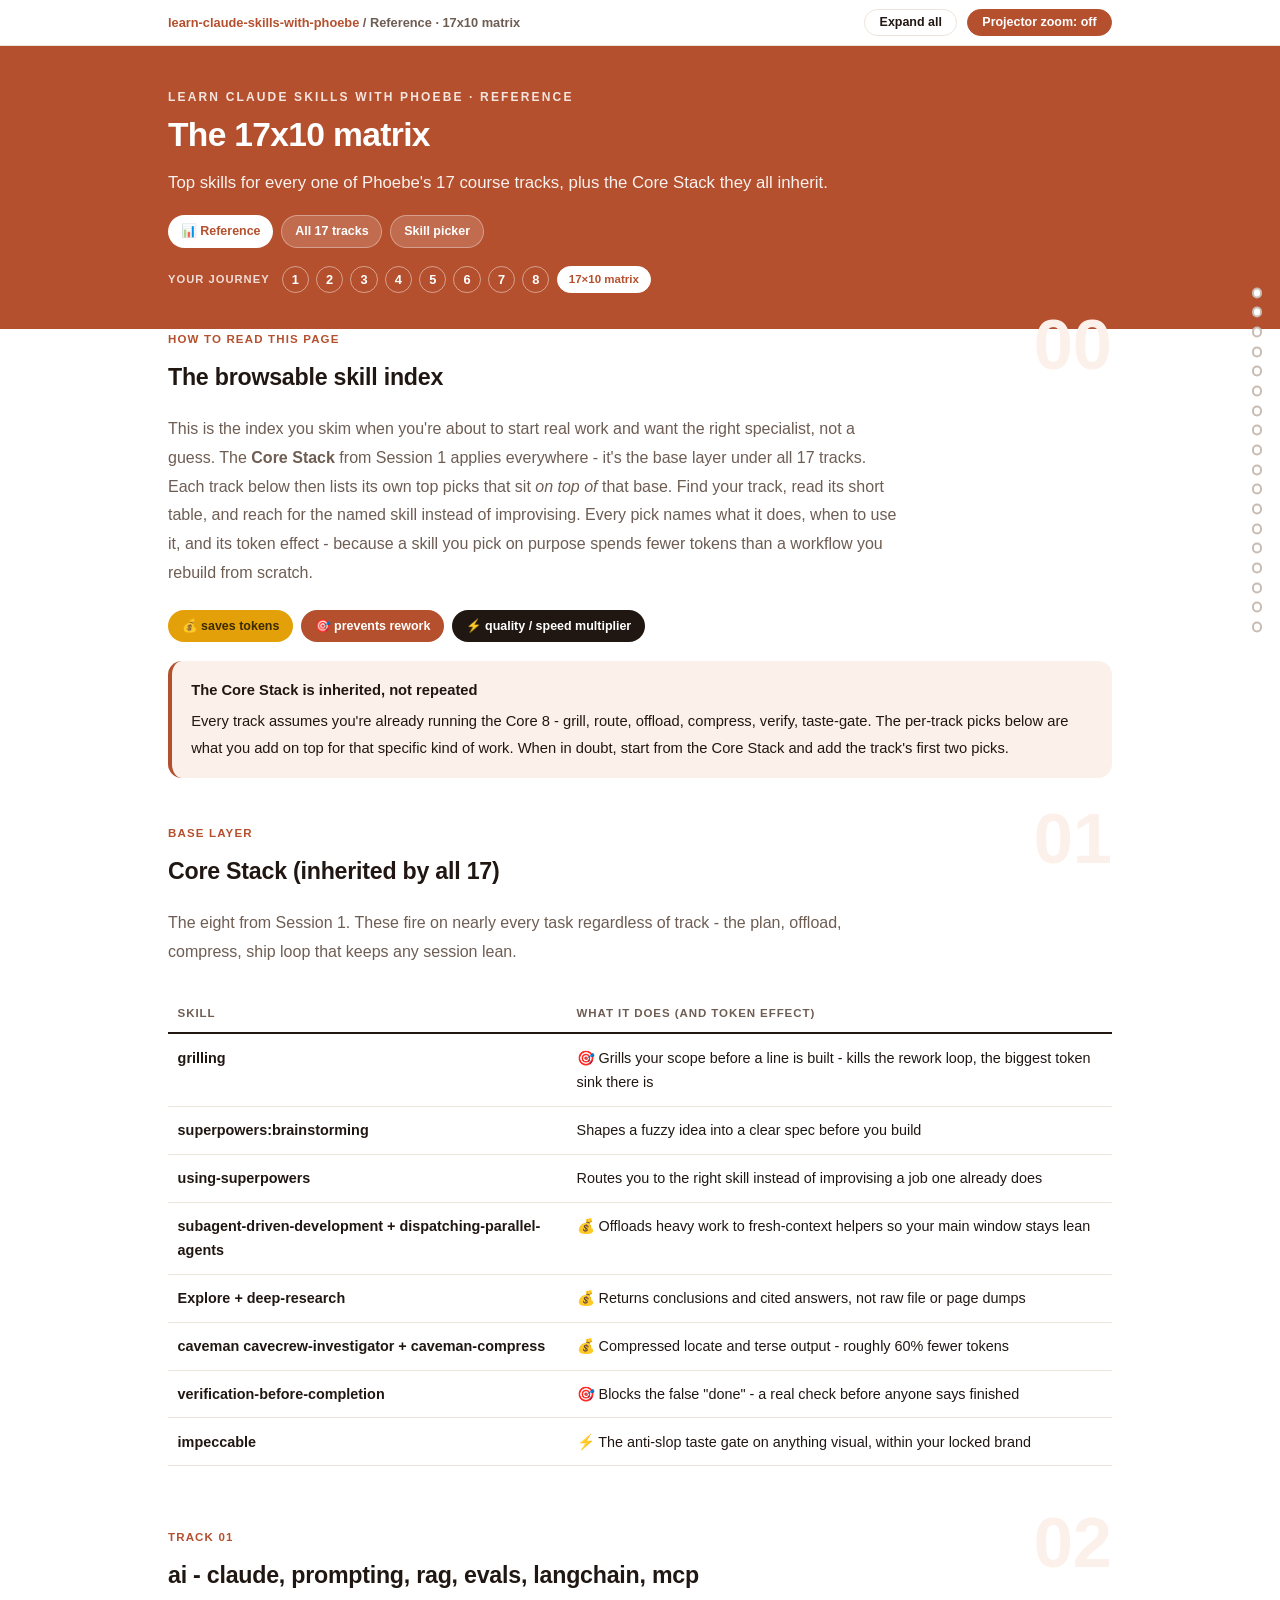
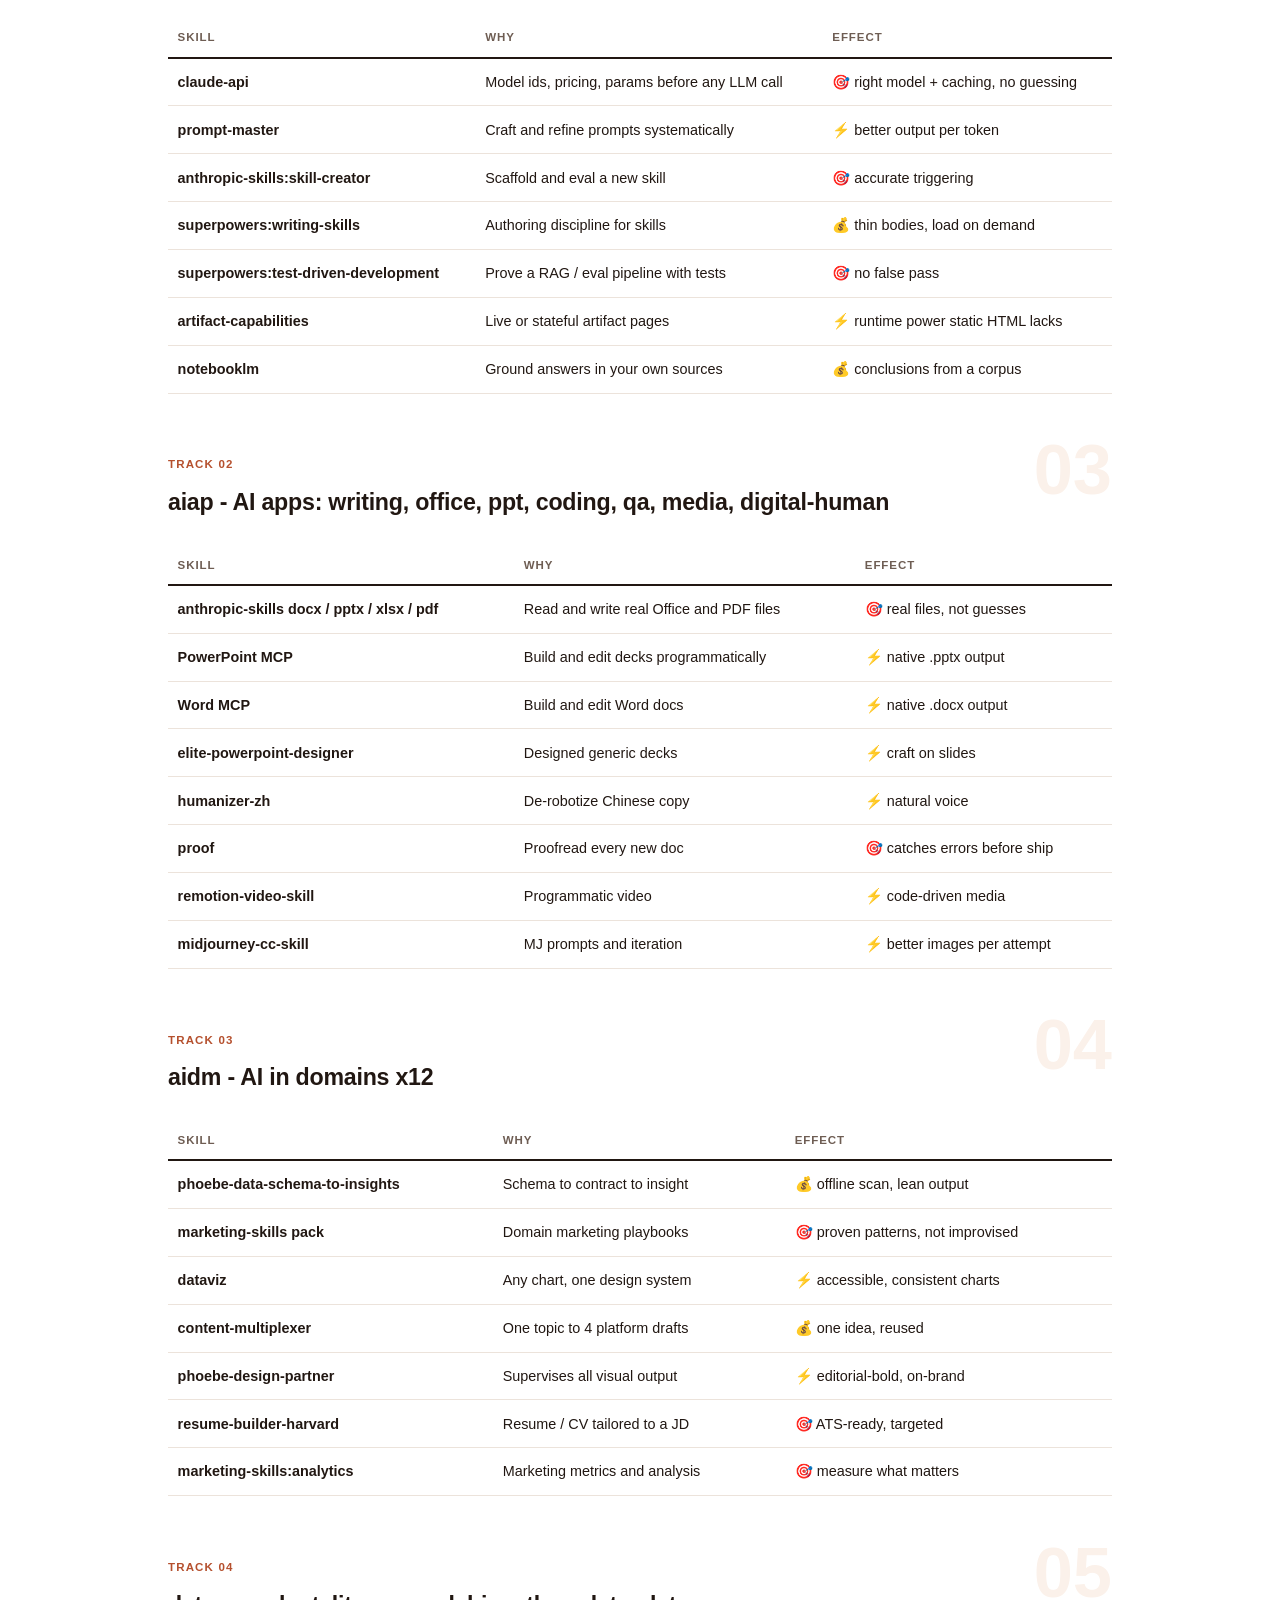
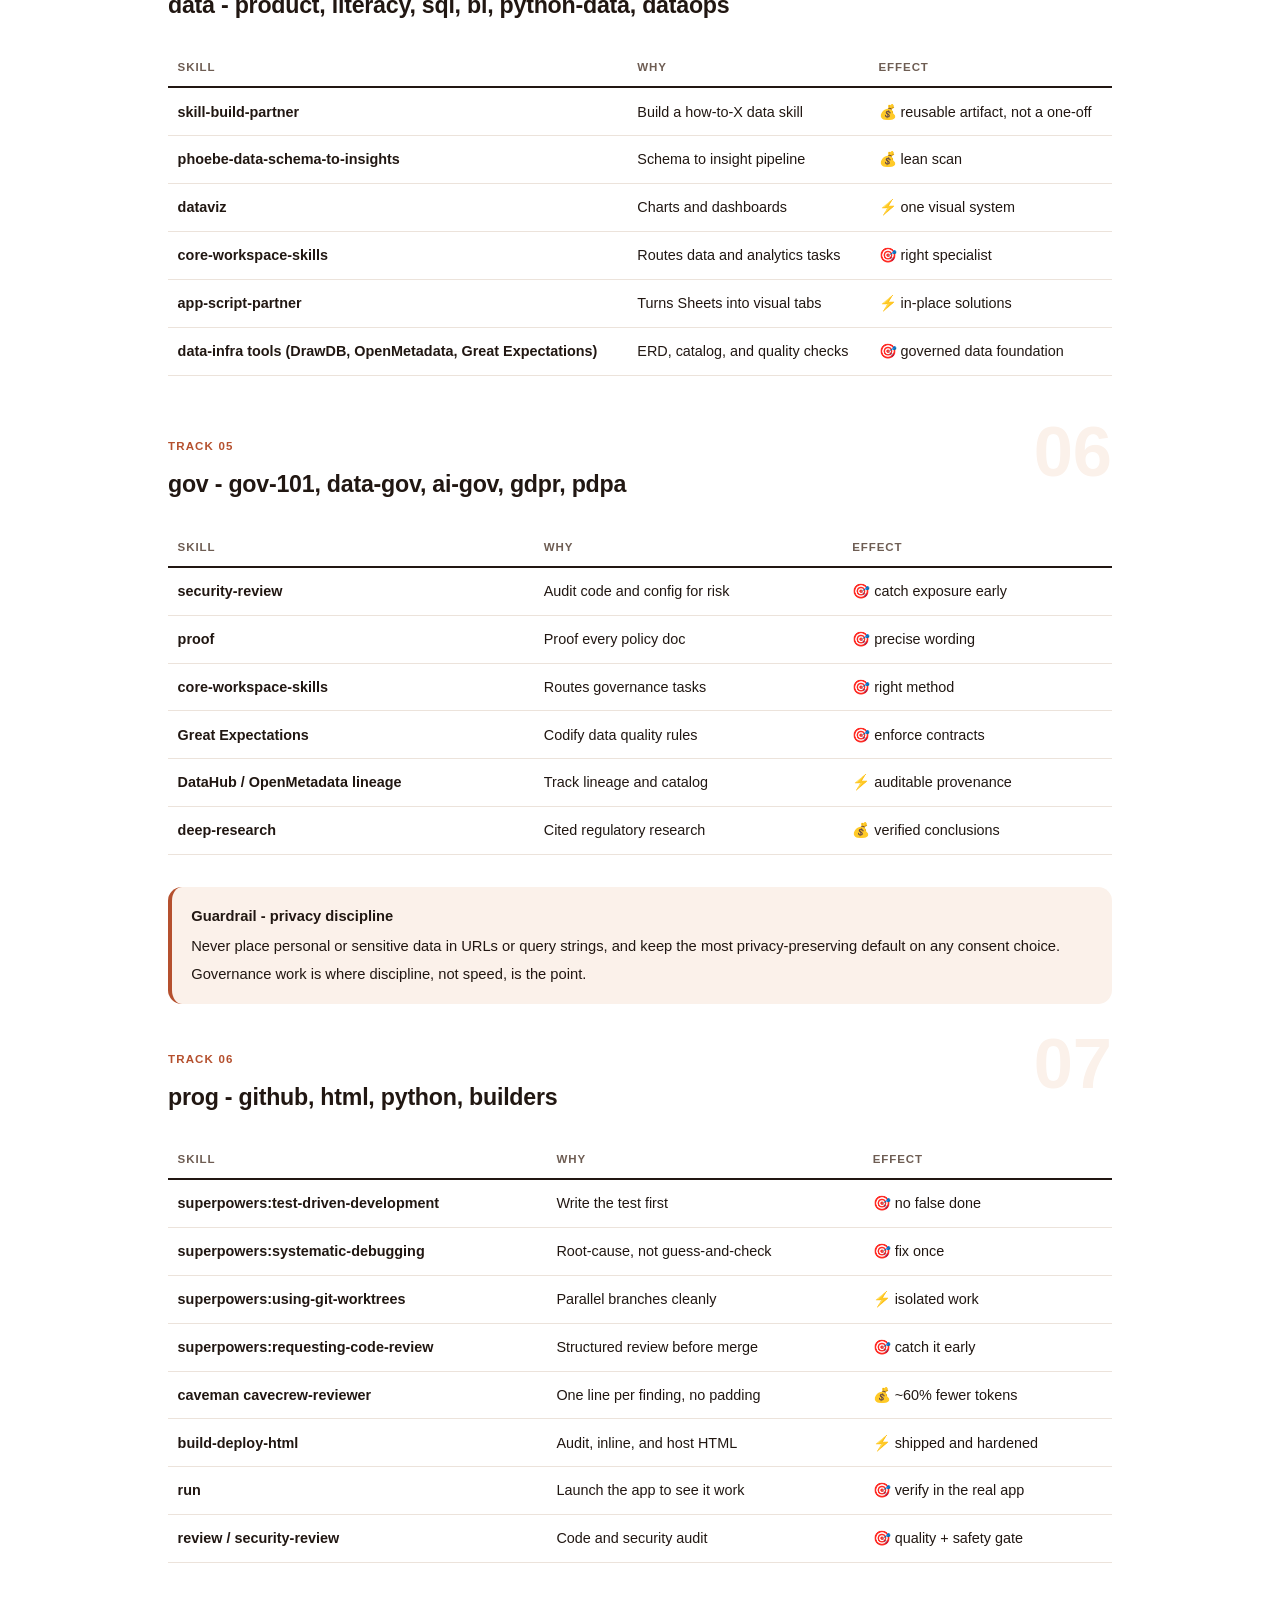
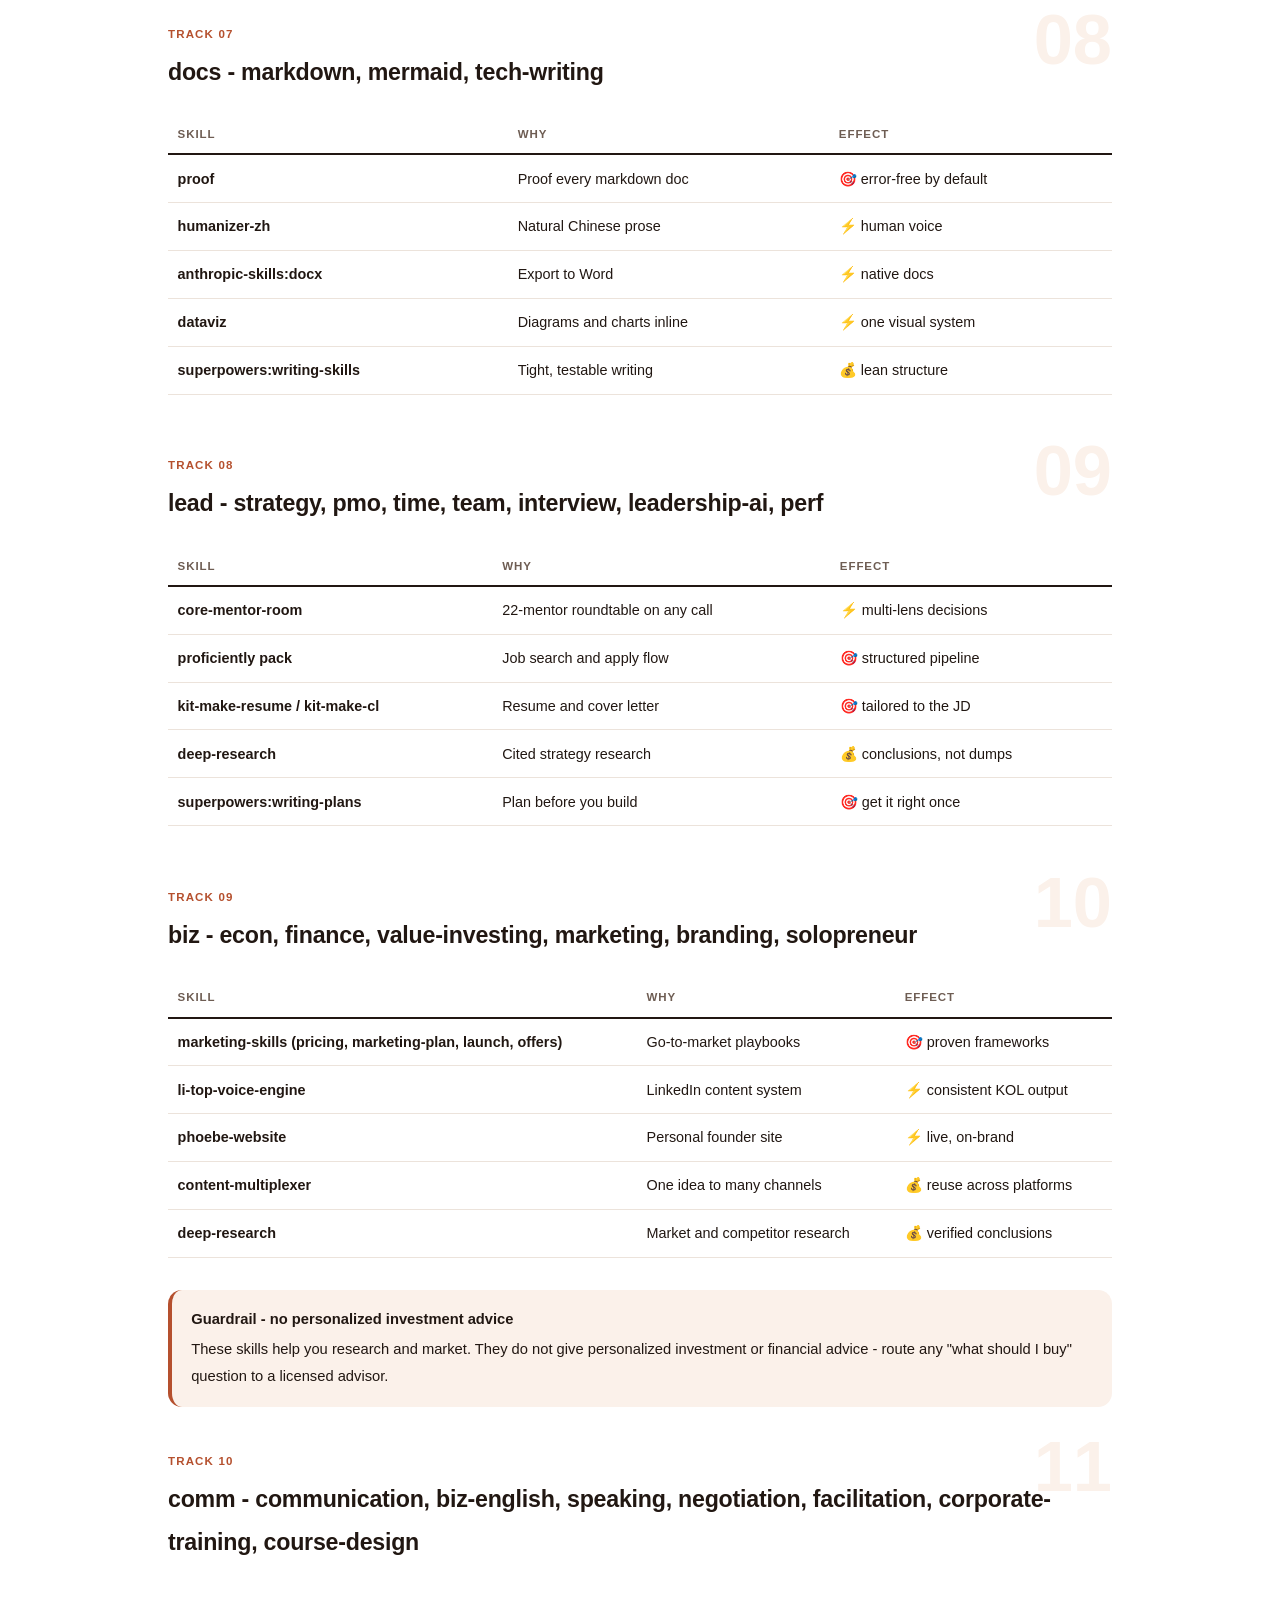
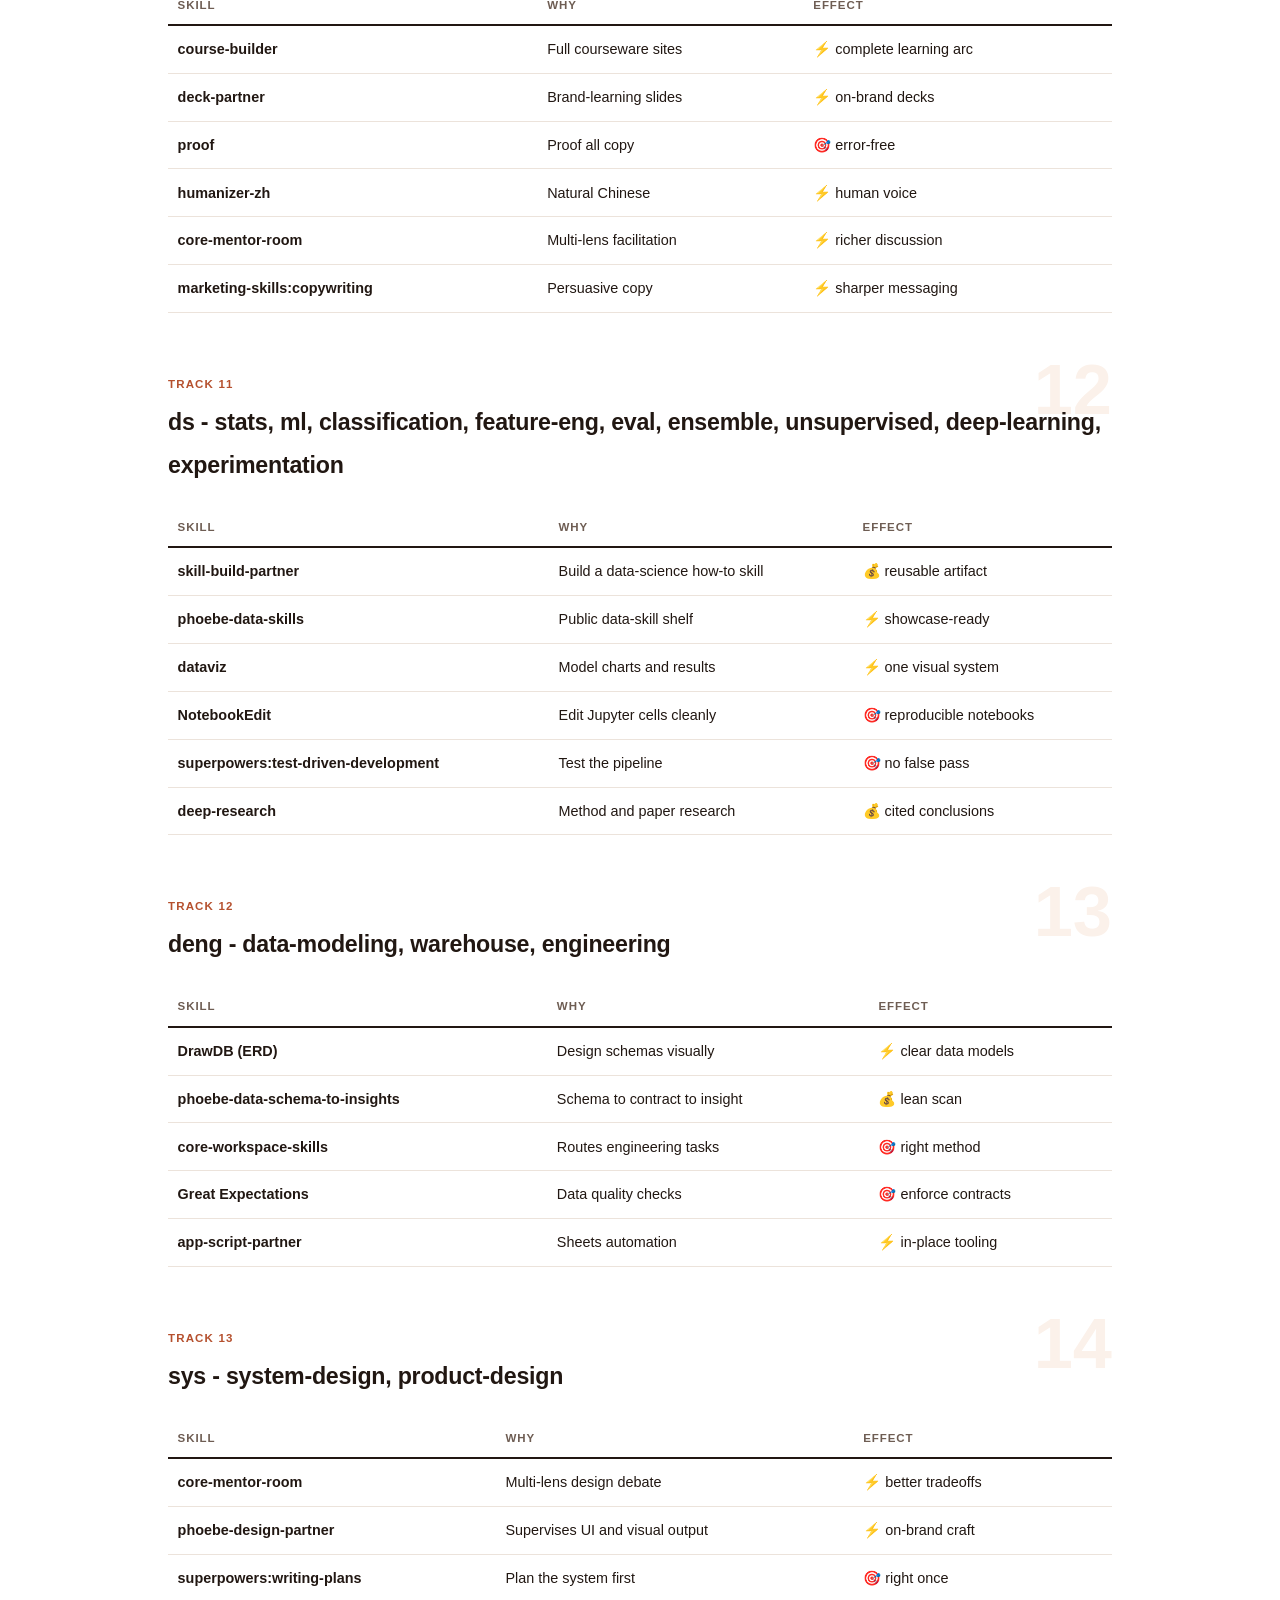
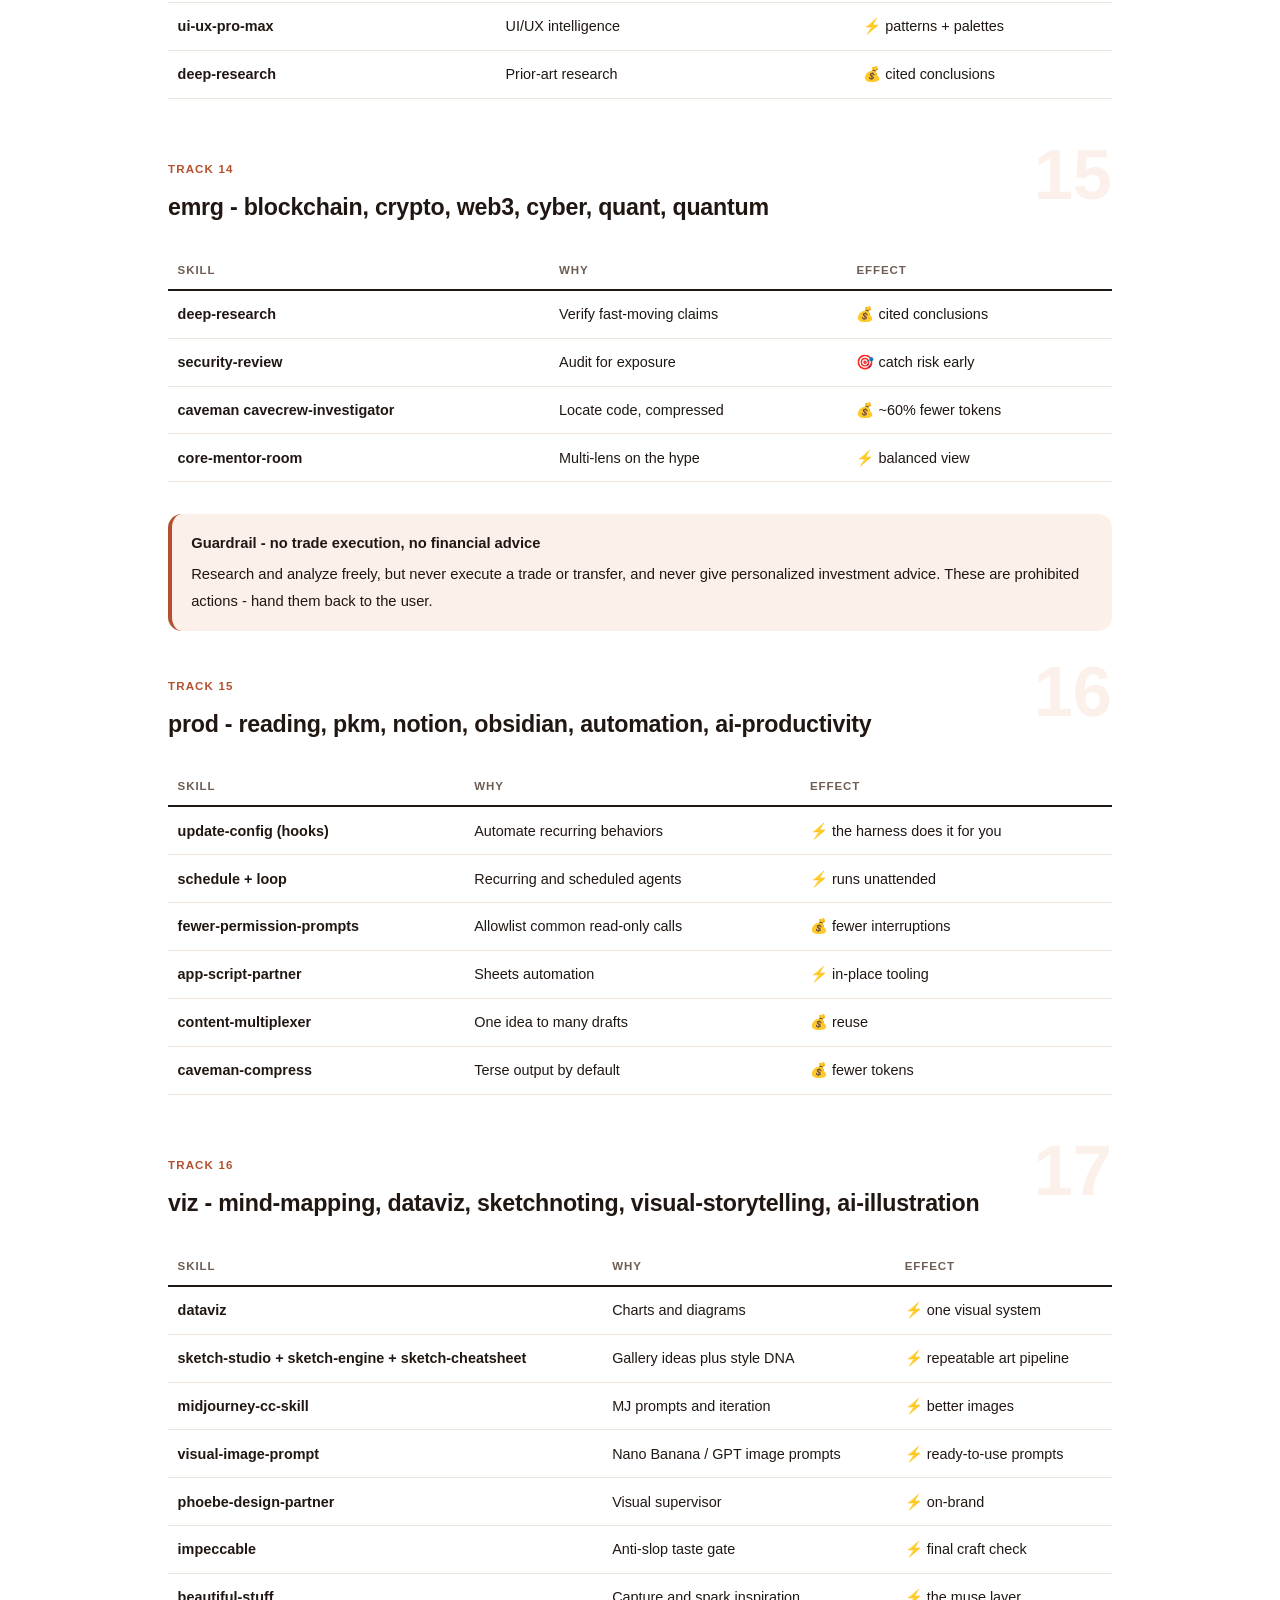
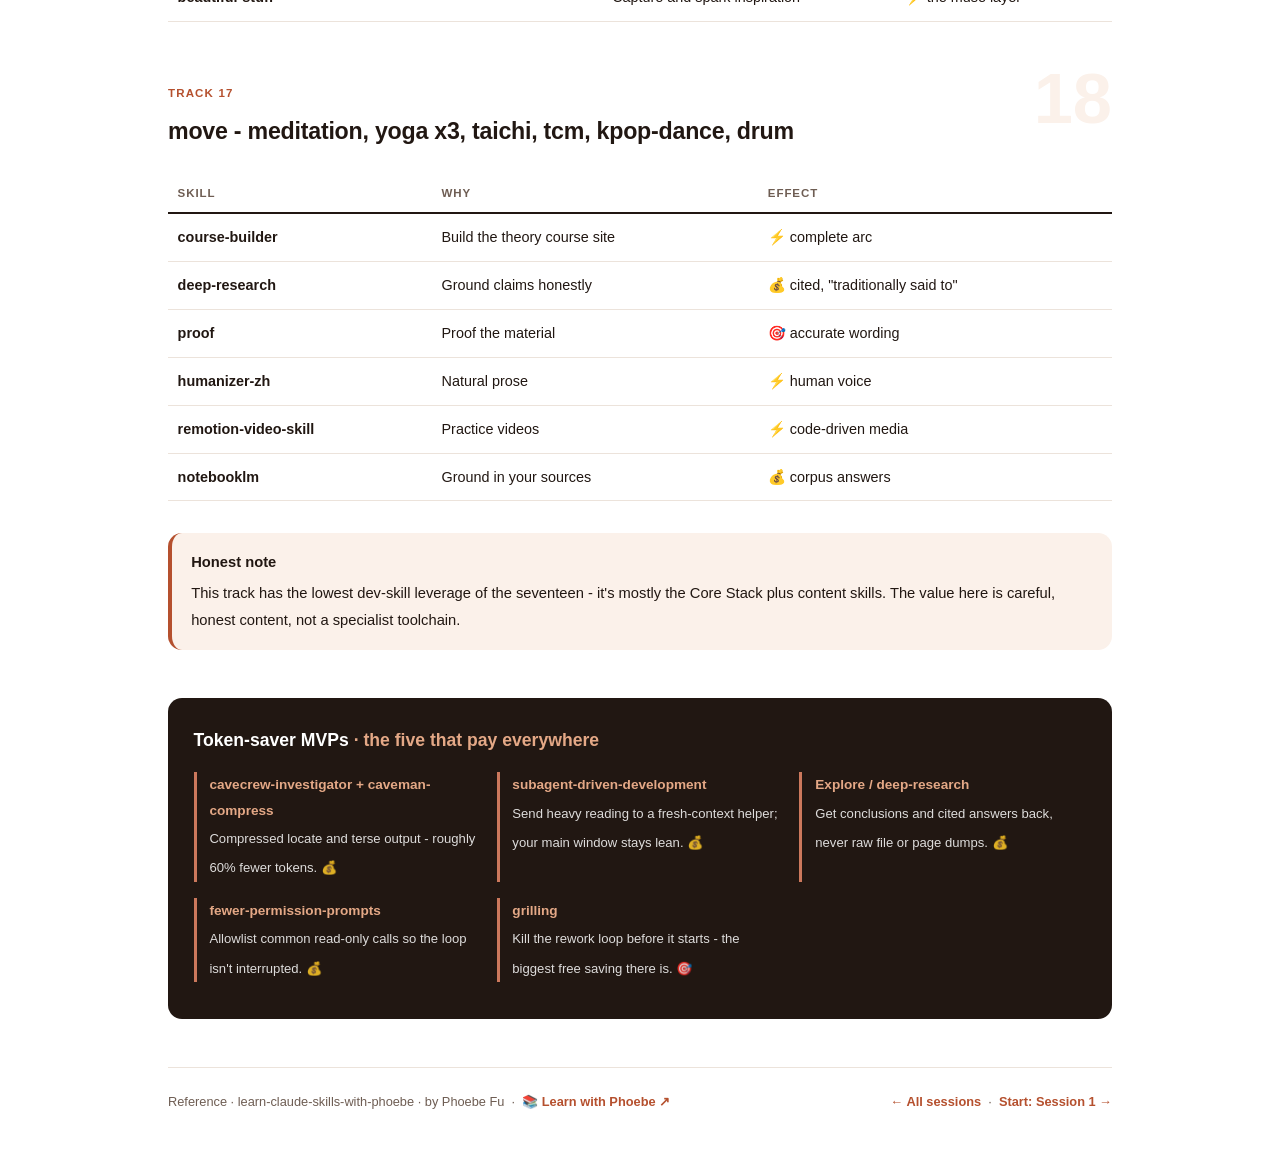
==== commit d4ae0bcd: "Fix diagram clipping and make every page readable on a narrow screen Diagrams: measured geometry def" ====
--- a/00-matrix.html
+++ b/00-matrix.html
@@ -4,7 +4,7 @@
 <meta charset="UTF-8">
 <meta name="viewport" content="width=device-width, initial-scale=1.0">
 <title>Reference · The 17x10 matrix - learn claude skills with phoebe</title>
-<link rel="stylesheet" href="assets/style.css?v=1">
+<link rel="stylesheet" href="assets/style.css?v=5">
 </head>
 <body>
 
@@ -429,6 +429,6 @@
 
 </main>
 
-<script src="assets/app.js?v=1"></script>
+<script src="assets/app.js?v=5"></script>
 </body>
 </html>
--- a/assets/style.css
+++ b/assets/style.css
@@ -658,3 +658,111 @@
   .toolbar, .copy-btn { display: none; }
   details.card { border: 1px solid #ccc; }
 }
+
+/* === LWP-PATCH v2 === */
+/* palette-agnostic aliases: 75 repos use --indigo/--amber, 1 uses --pine/--clay */
+:root {
+  --pv-accent: var(--indigo, var(--pine, #334155));
+  --pv-flag: var(--amber, var(--clay, #B45309));
+  --pv-flag-50: var(--amber-50, var(--clay-50, #FEF3E2));
+}
+
+/* ============================================================
+   v2 - readable on a phone + reading modes
+   Layout only. No palette tokens are changed.
+   ============================================================ */
+
+/* --- skip link --- */
+.skip-link {
+  position: absolute; left: -9999px; top: 0; z-index: 200;
+  background: var(--pv-accent); color: #fff;
+  padding: .7rem 1.1rem; border-radius: 0 0 var(--radius) 0;
+  font-weight: 700; font-size: .85rem; text-decoration: none;
+}
+.skip-link:focus { left: 0; }
+
+/* --- visible keyboard focus everywhere --- */
+:focus-visible {
+  outline: 3px solid var(--pv-flag);
+  outline-offset: 2px;
+  border-radius: 4px;
+}
+
+/* --- diagrams: hold authored width, scroll instead of shrinking --- */
+.figscroll { overflow-x: auto; -webkit-overflow-scrolling: touch; overscroll-behavior-x: contain; }
+.figscroll::-webkit-scrollbar { height: 6px; }
+.figscroll::-webkit-scrollbar-thumb { background: var(--faint); border-radius: 3px; }
+
+/* --- tables: scroll container + sticky row label --- */
+.tablescroll { overflow-x: auto; -webkit-overflow-scrolling: touch; border-radius: var(--radius); }
+
+/* --- section contents counter --- */
+.sec-meta {
+  display: block; margin-top: .3rem;
+  font-size: .72rem; font-weight: 700; letter-spacing: .06em;
+  text-transform: uppercase; color: var(--muted);
+  font-variant-numeric: tabular-nums;
+}
+
+/* --- study-mode switch --- */
+.btn.mode-on { background: var(--pv-flag); border-color: var(--pv-flag); color: #fff; }
+
+/* --- deep-linked card gets a moment of emphasis --- */
+details.card.linked { border-color: var(--pv-flag); box-shadow: 0 0 0 3px var(--pv-flag-50); }
+
+@media (max-width: 820px) {
+  /* labels keep the size they were drawn at; the figure scrolls */
+  figure.zoomable svg { min-width: 820px; }
+  .figscroll .mm-svg, .mindmap svg { min-width: 840px; }
+
+  table.clean { min-width: 620px; }
+  table.clean th:first-child,
+  table.clean td:first-child {
+    position: sticky; left: 0; background: #fff;
+    box-shadow: 1px 0 0 var(--hairline);
+  }
+
+  pre, .prompt-box { overflow-x: auto; }
+
+  /* 44px tap targets */
+  details.card summary { min-height: 44px; }
+  .qopt { min-height: 44px; display: flex; align-items: center; padding: .7rem .9rem; }
+  .toolbar .btn, .pagefoot a { min-height: 44px; display: inline-flex; align-items: center; }
+}
+
+@media (max-width: 640px) {
+  /* long inline code tokens and nowrap chips are the two things that still
+     forced the page sideways below 640px: let them break rather than push
+     the layout. Inside the media query only - desktop is untouched. */
+  :not(pre) > code, .prompt-box span, code span { overflow-wrap: anywhere; word-break: break-word; }
+  .chip, .syn-chip, .pill, .mode, .tag { white-space: normal; max-width: 100%; }
+
+  /* the agenda bar truncated its own labels into nonsense - stack it */
+  .agenda { flex-direction: column; align-items: stretch; gap: .3rem; }
+  .agenda span { font-size: .74rem; text-align: left; padding: .4rem .7rem; flex: none !important; }
+  .chip-row, .legend { flex-wrap: wrap; }
+  .journey { flex-wrap: wrap; row-gap: .45rem; }
+}
+
+/* --- print: a session should print as a complete handout --- */
+@media print {
+  .pagenav, #progress-bar, .skip-link, .journey, .lightbox { display: none !important; }
+  details.card > .body { display: block !important; }
+  details.card, figure, table.clean, .callout { break-inside: avoid; page-break-inside: avoid; }
+  figure.zoomable svg { min-width: 0; max-width: 100%; }
+  .figscroll, .tablescroll { overflow: visible; }
+  a[href^="http"]::after { content: " (" attr(href) ")"; font-size: .72rem; color: #555; }
+}
+
+/* swipe hint: own line, only when the diagram really does scroll */
+figure.zoomable.can-scroll figcaption { flex-wrap: wrap; }
+figure.zoomable.can-scroll figcaption::after {
+  content: "swipe the diagram \2192";
+  flex: 0 0 100%;
+  margin-top: .2rem;
+  font-size: .72rem;
+  font-weight: 700;
+  letter-spacing: .04em;
+  color: var(--pv-flag);
+}
+/* === /LWP-PATCH === */
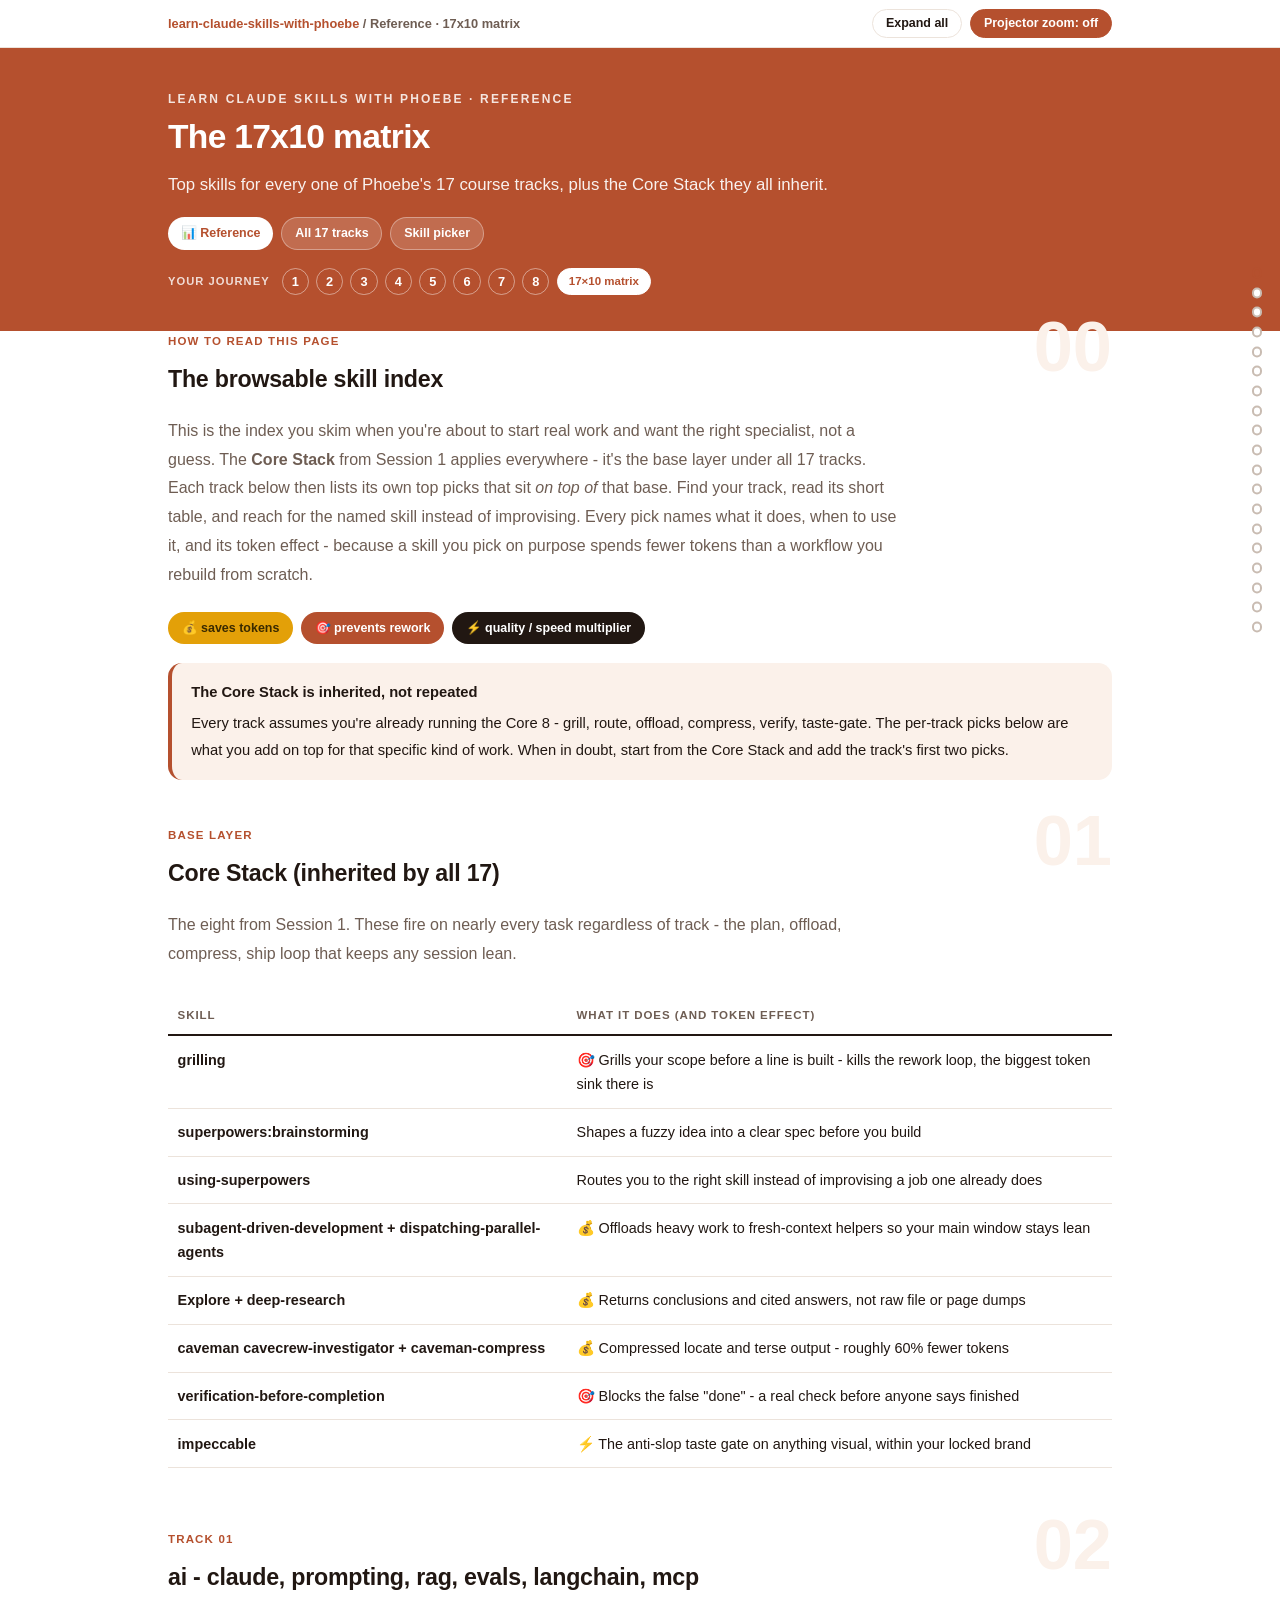
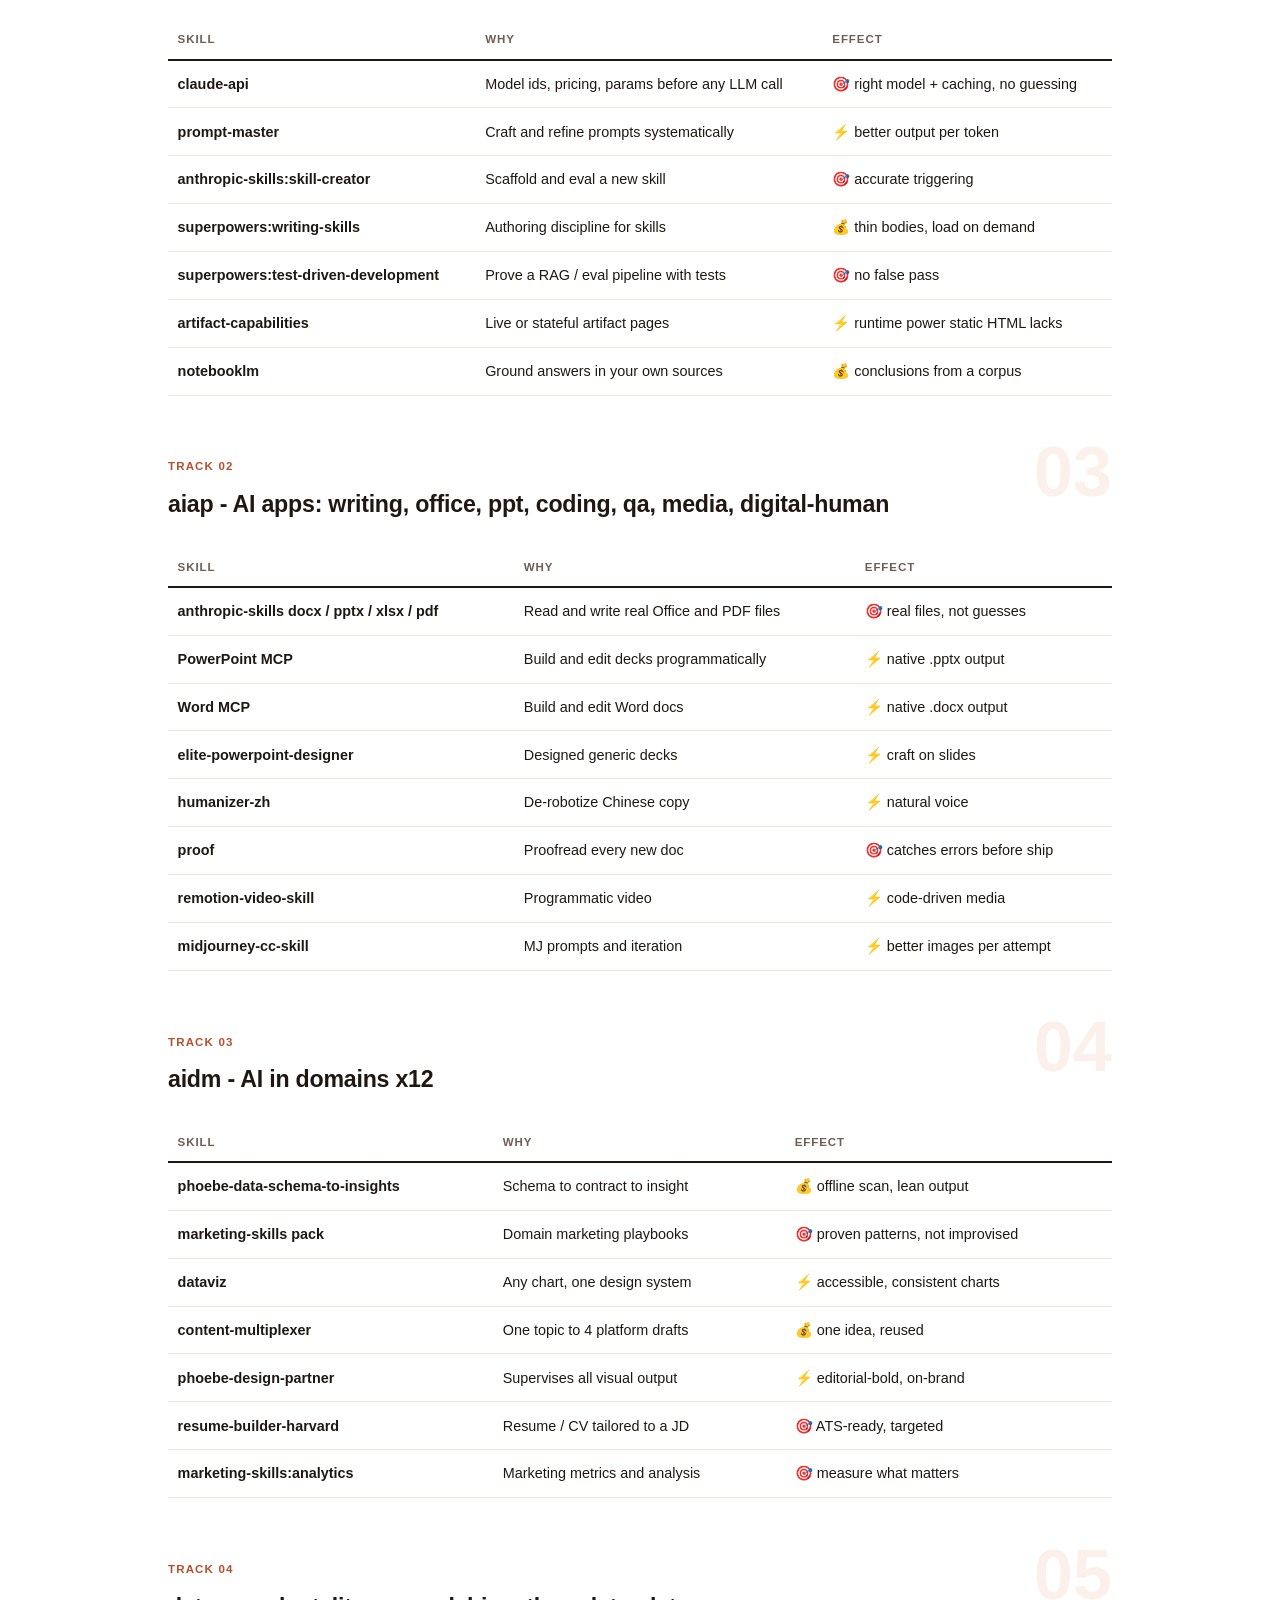
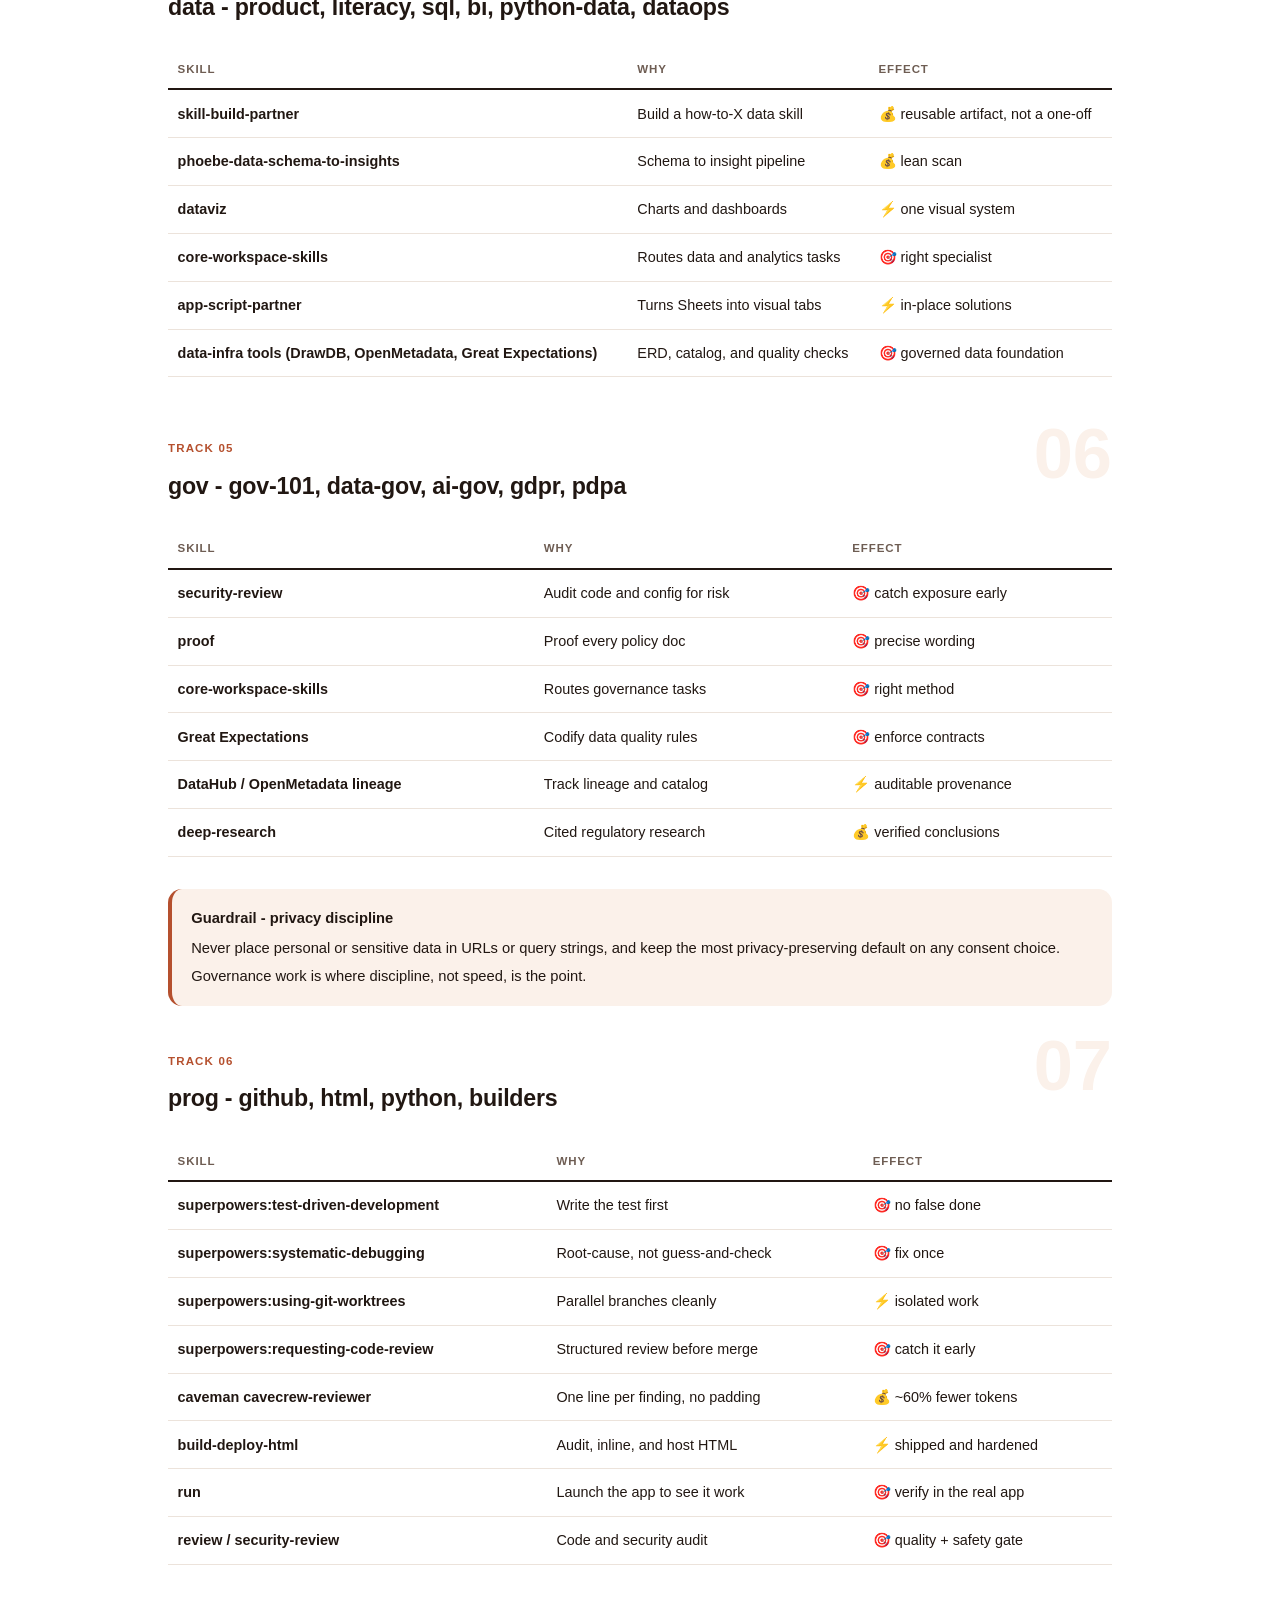
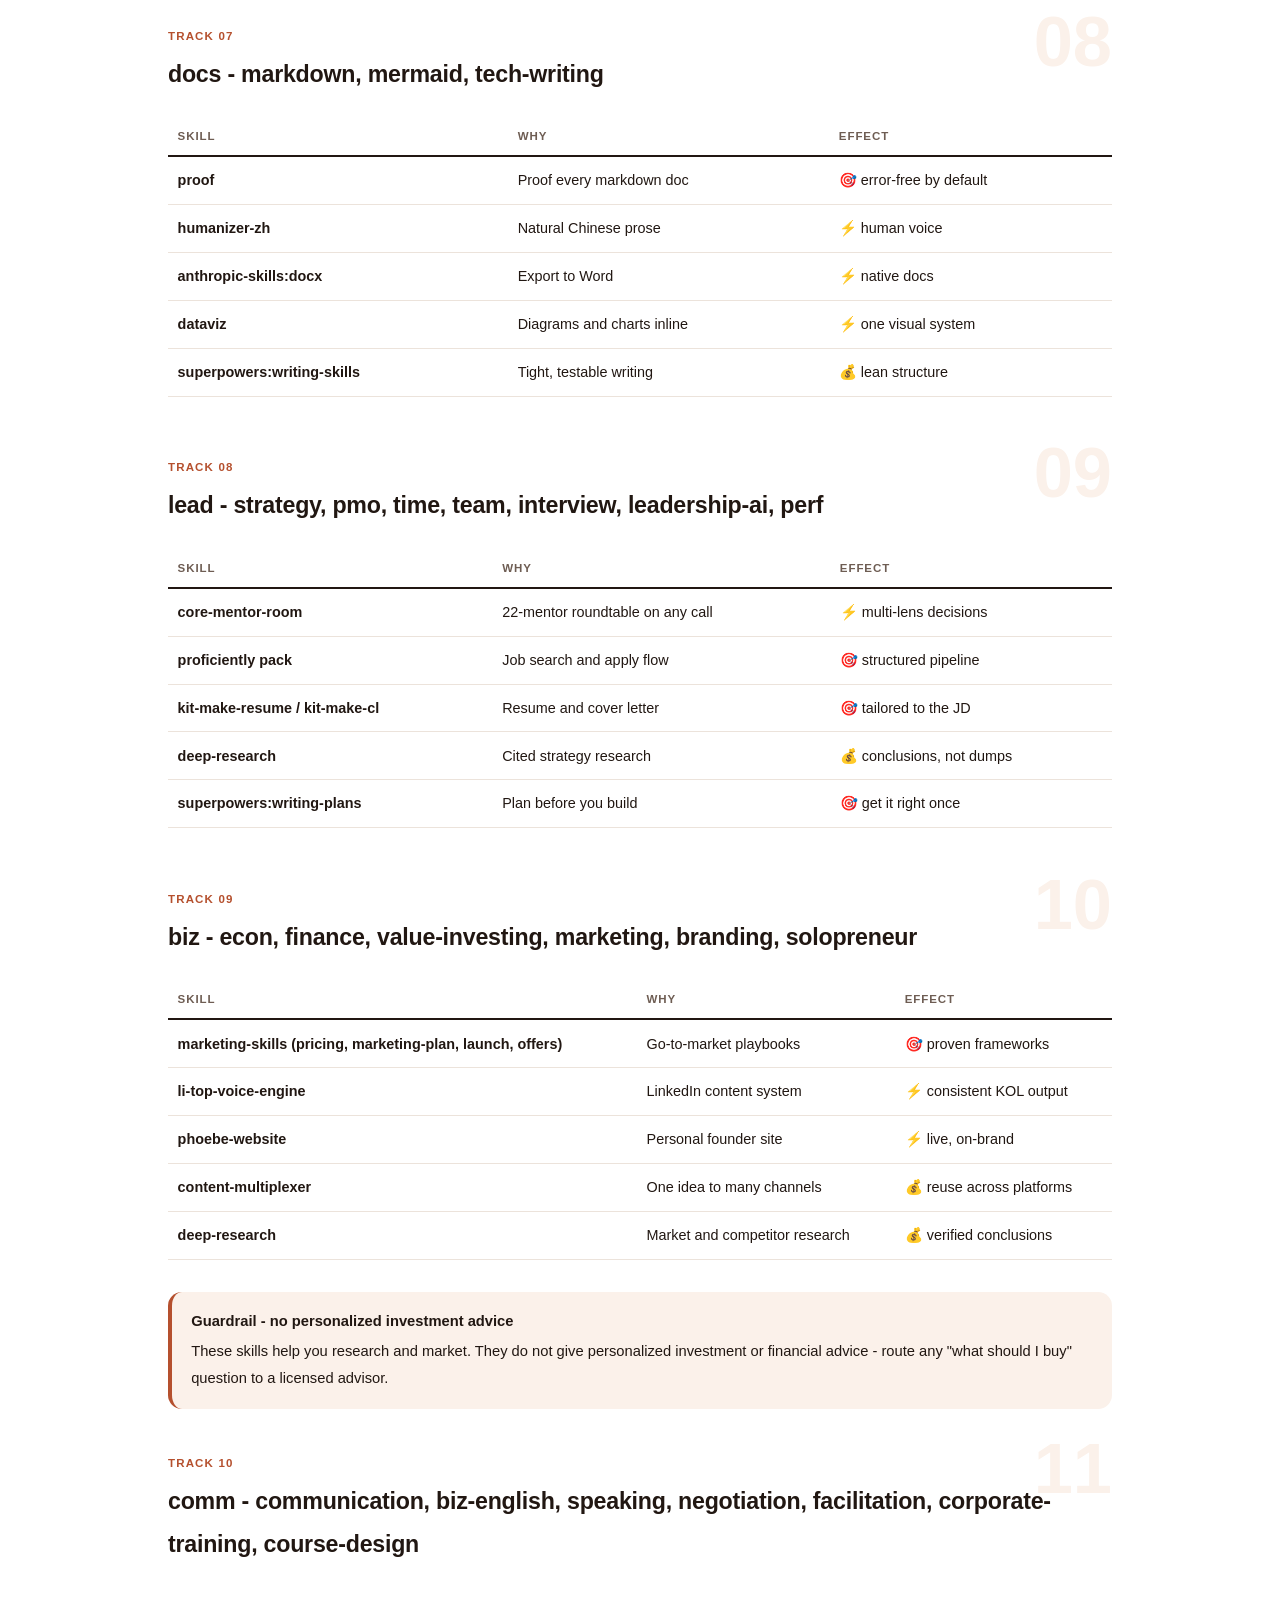
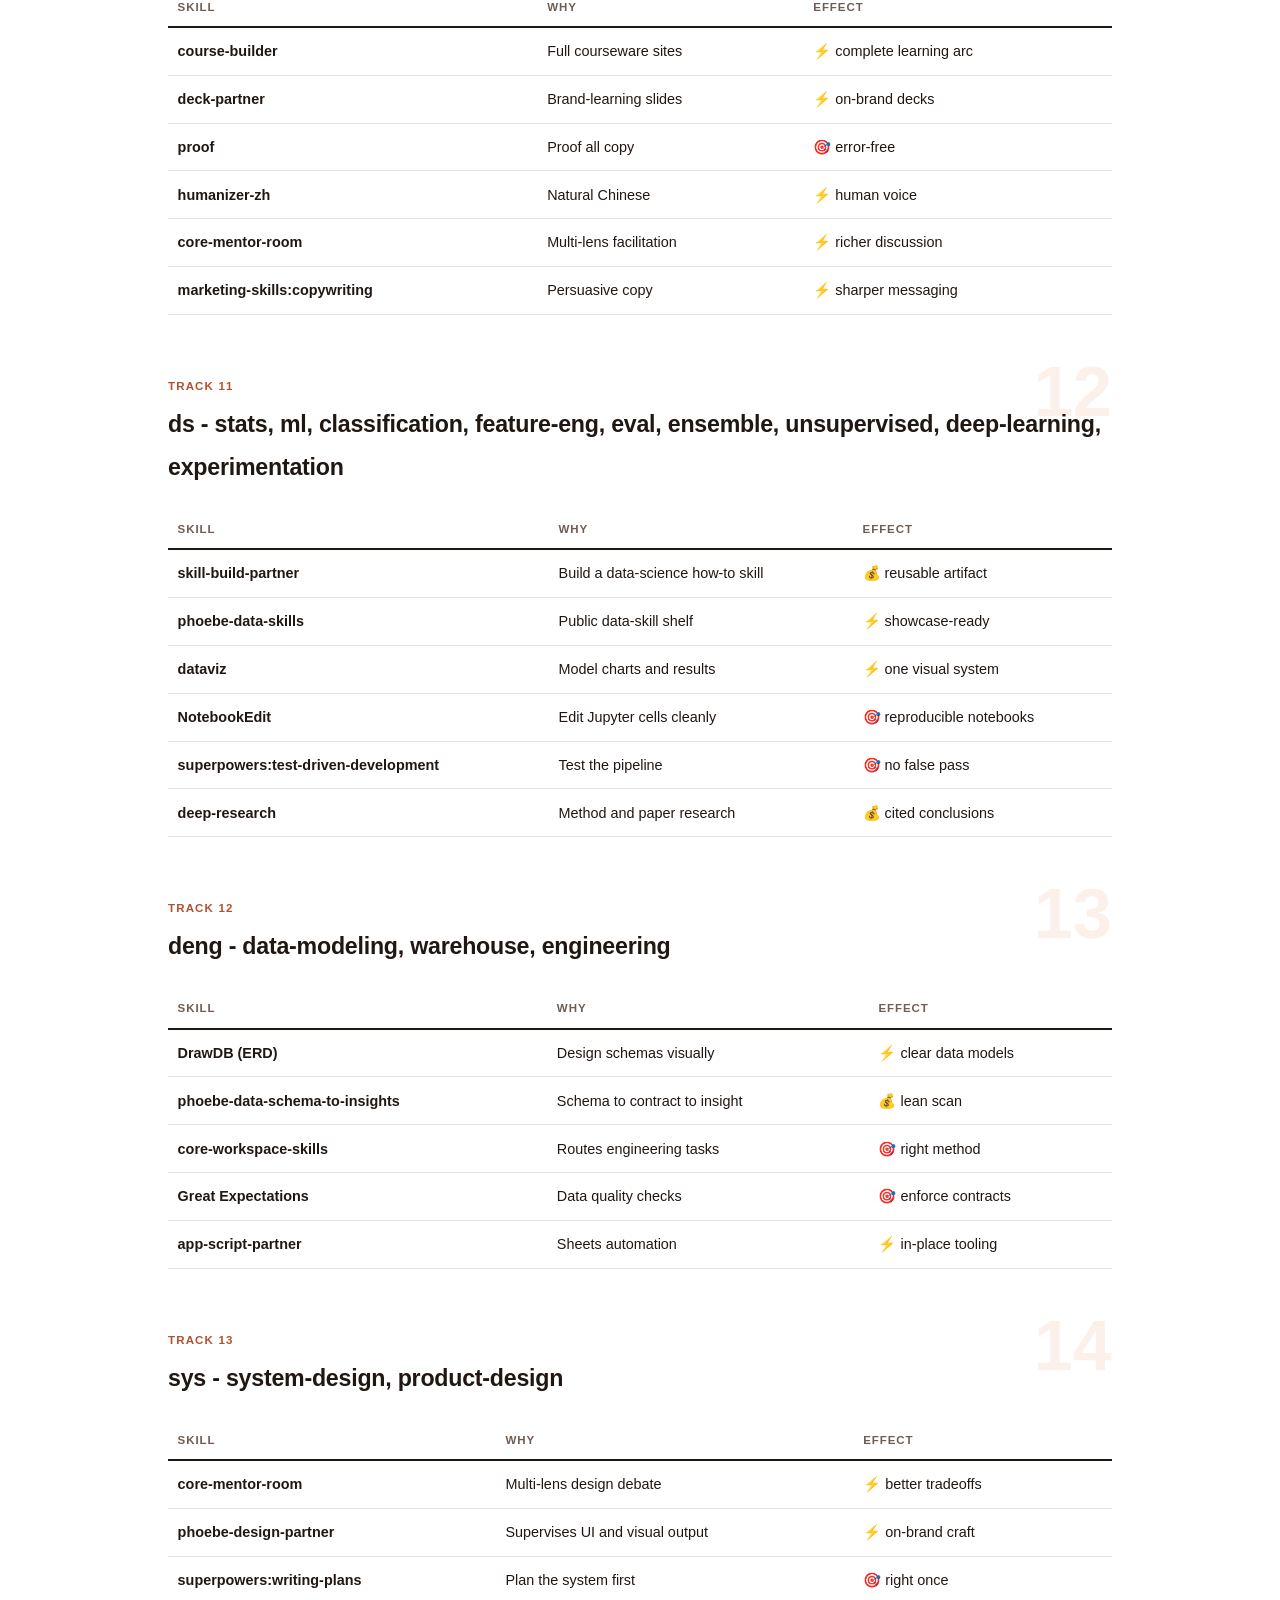
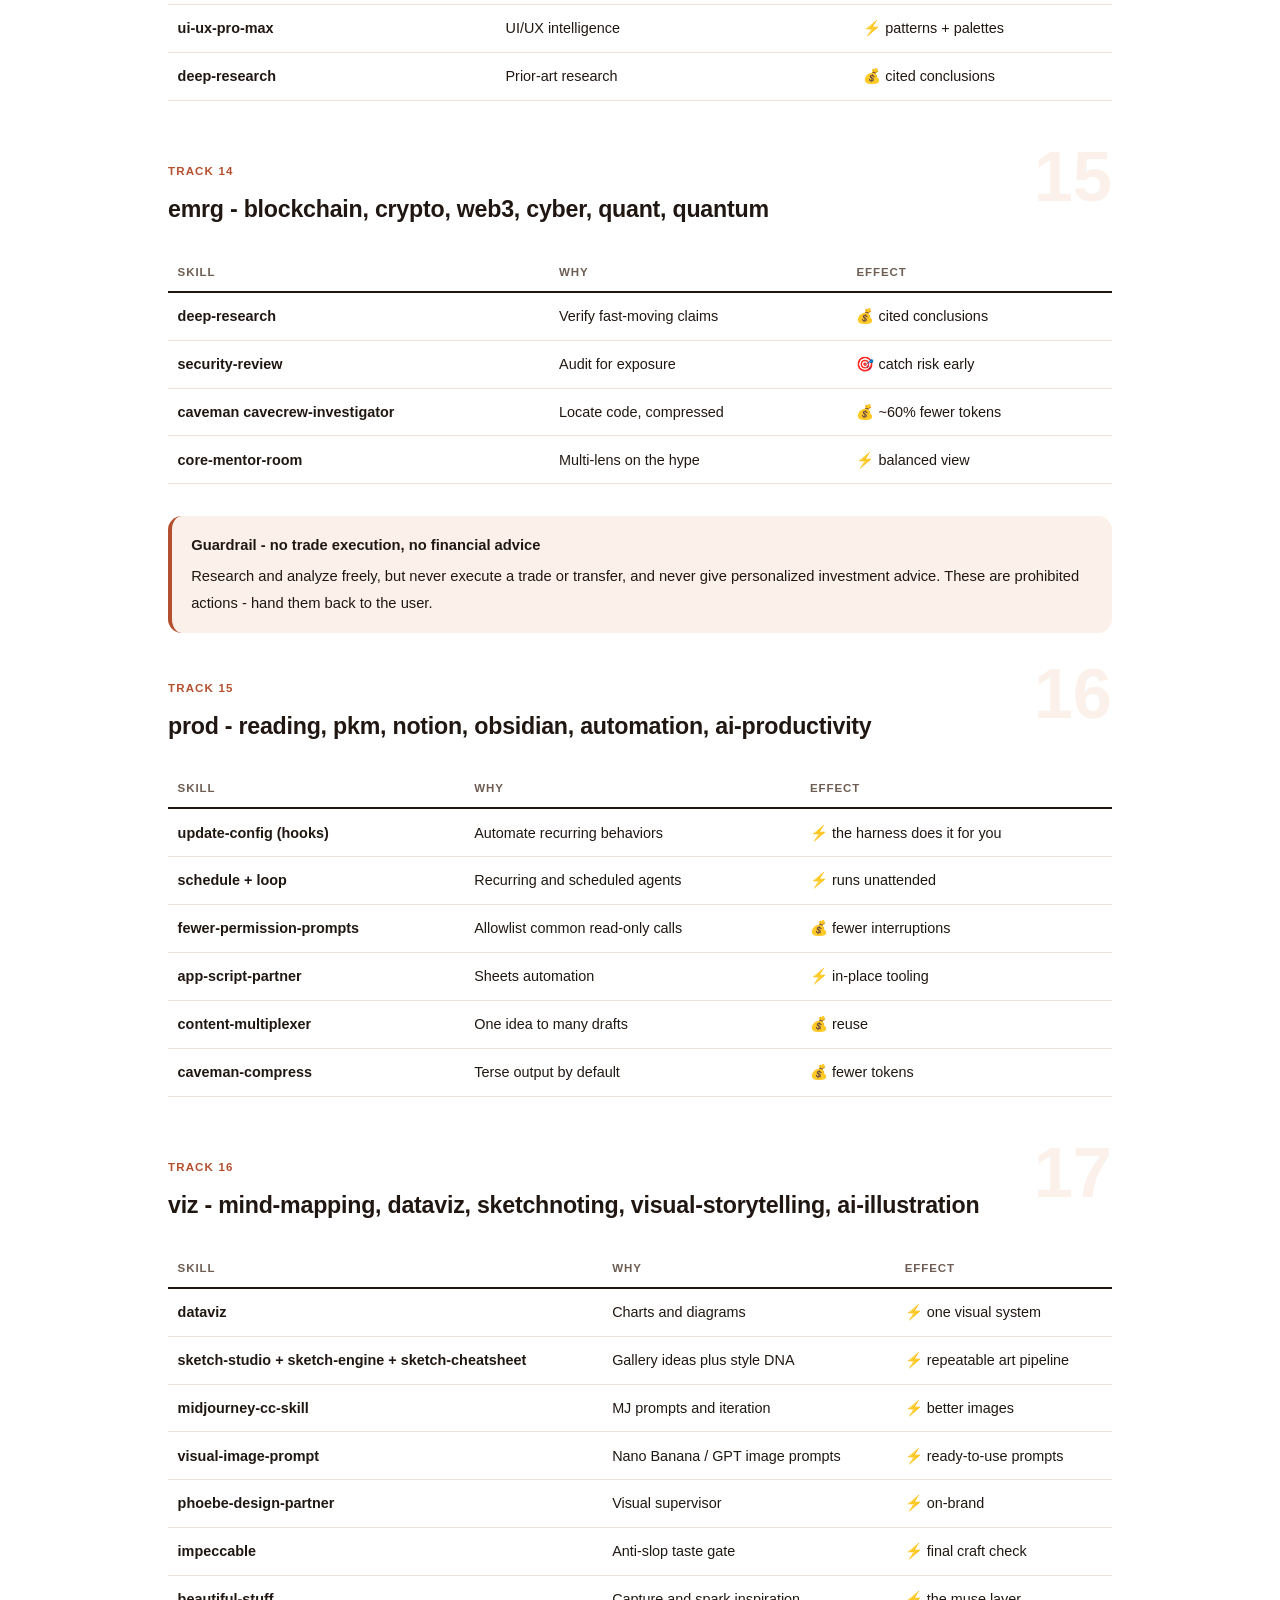
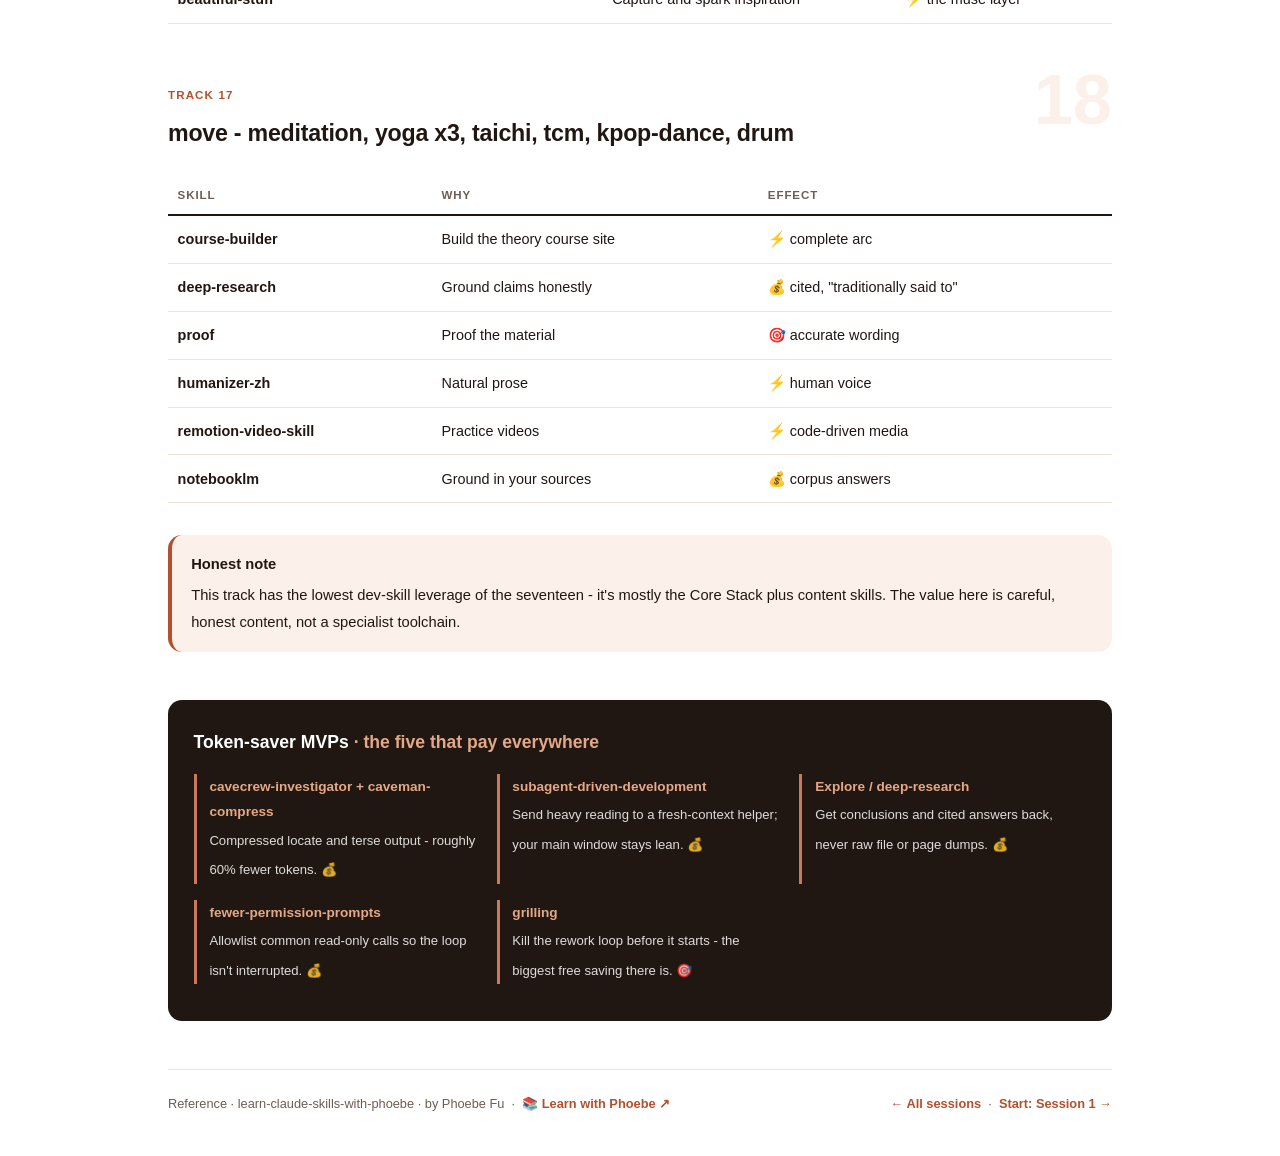
==== commit 299a78e6: "Layout: code boxes stack under step text; toolbar is one row Shared-template defect, live estate-wid" ====
--- a/00-matrix.html
+++ b/00-matrix.html
@@ -4,7 +4,7 @@
 <meta charset="UTF-8">
 <meta name="viewport" content="width=device-width, initial-scale=1.0">
 <title>Reference · The 17x10 matrix - learn claude skills with phoebe</title>
-<link rel="stylesheet" href="assets/style.css?v=5">
+<link rel="stylesheet" href="assets/style.css?v=9">
 </head>
 <body>
 
@@ -429,6 +429,6 @@
 
 </main>
 
-<script src="assets/app.js?v=5"></script>
+<script src="assets/app.js?v=6"></script>
 </body>
 </html>
--- a/assets/style.css
+++ b/assets/style.css
@@ -87,9 +87,9 @@
 }
 .agenda span { padding: .45rem .3rem; white-space: nowrap; overflow: hidden; text-overflow: ellipsis; }
 .agenda .a1 { background: var(--indigo-deep); }
-.agenda .a2 { background: var(--indigo-mid); }
+.agenda .a2 { background: var(--indigo-mid); color: var(--ink); }
 .agenda .a3 { background: var(--amber); color: var(--amber-ink); }
-.agenda .a4 { background: var(--indigo-soft); }
+.agenda .a4 { background: var(--indigo-soft); color: var(--ink); }
 
 /* ---------- toolbar ---------- */
 .toolbar {
@@ -101,8 +101,9 @@
   border-bottom: 1px solid var(--hairline);
   padding: .55rem 0;
 }
-.toolbar .wrap { display: flex; align-items: center; gap: .6rem; }
-.toolbar .crumb { font-size: .8rem; color: var(--muted); font-weight: 600; margin-right: auto; }
+.toolbar .wrap { display: flex; align-items: center; gap: .5rem; flex-wrap: nowrap; }
+.toolbar .crumb { font-size: .8rem; color: var(--muted); font-weight: 600; margin-right: auto; min-width: 0; white-space: nowrap; overflow: hidden; text-overflow: ellipsis; }
+.toolbar .btn { white-space: nowrap; flex: none; padding: .38rem .8rem; font-size: .78rem; line-height: 1.2; }
 .toolbar .crumb a { color: var(--indigo); text-decoration: none; }
 .btn {
   border: 1px solid var(--hairline);
@@ -302,11 +303,15 @@
 /* ---------- demo steps ---------- */
 .steps { counter-reset: step; margin: .6rem 0 1rem; }
 .step {
-  display: flex;
-  gap: .9rem;
+  display: grid;
+  grid-template-columns: max-content minmax(0, 1fr);
+  column-gap: .9rem;
+  row-gap: .2rem;
   padding: .85rem 0;
   border-bottom: .5px solid var(--hairline);
 }
+.step > * { grid-column: 2; min-width: 0; }
+.step > .prompt-box { margin: .8rem 0 .4rem; }
 .step:last-child { border-bottom: none; }
 .step::before {
   counter-increment: step;
@@ -727,14 +732,18 @@
   /* 44px tap targets */
   details.card summary { min-height: 44px; }
   .qopt { min-height: 44px; display: flex; align-items: center; padding: .7rem .9rem; }
-  .toolbar .btn, .pagefoot a { min-height: 44px; display: inline-flex; align-items: center; }
+  .toolbar .btn, .pagefoot a { min-height: 44px; display: inline-flex; align-items: center; justify-content: center; }
+  .toolbar .crumb, .toolbar #zoom-toggle { display: none; }
+  .toolbar .btn { flex: 1 1 0; padding: .3rem .4rem; font-size: .72rem; }
+  table.clean { display: block; overflow-x: auto; -webkit-overflow-scrolling: touch; }
 }
 
 @media (max-width: 640px) {
   /* long inline code tokens and nowrap chips are the two things that still
      forced the page sideways below 640px: let them break rather than push
      the layout. Inside the media query only - desktop is untouched. */
-  :not(pre) > code, .prompt-box span, code span { overflow-wrap: anywhere; word-break: break-word; }
+  :not(pre) > code, .prompt-box span, code span,
+  p span, li span, td span { overflow-wrap: anywhere; word-break: break-word; }
   .chip, .syn-chip, .pill, .mode, .tag { white-space: normal; max-width: 100%; }
 
   /* the agenda bar truncated its own labels into nonsense - stack it */
